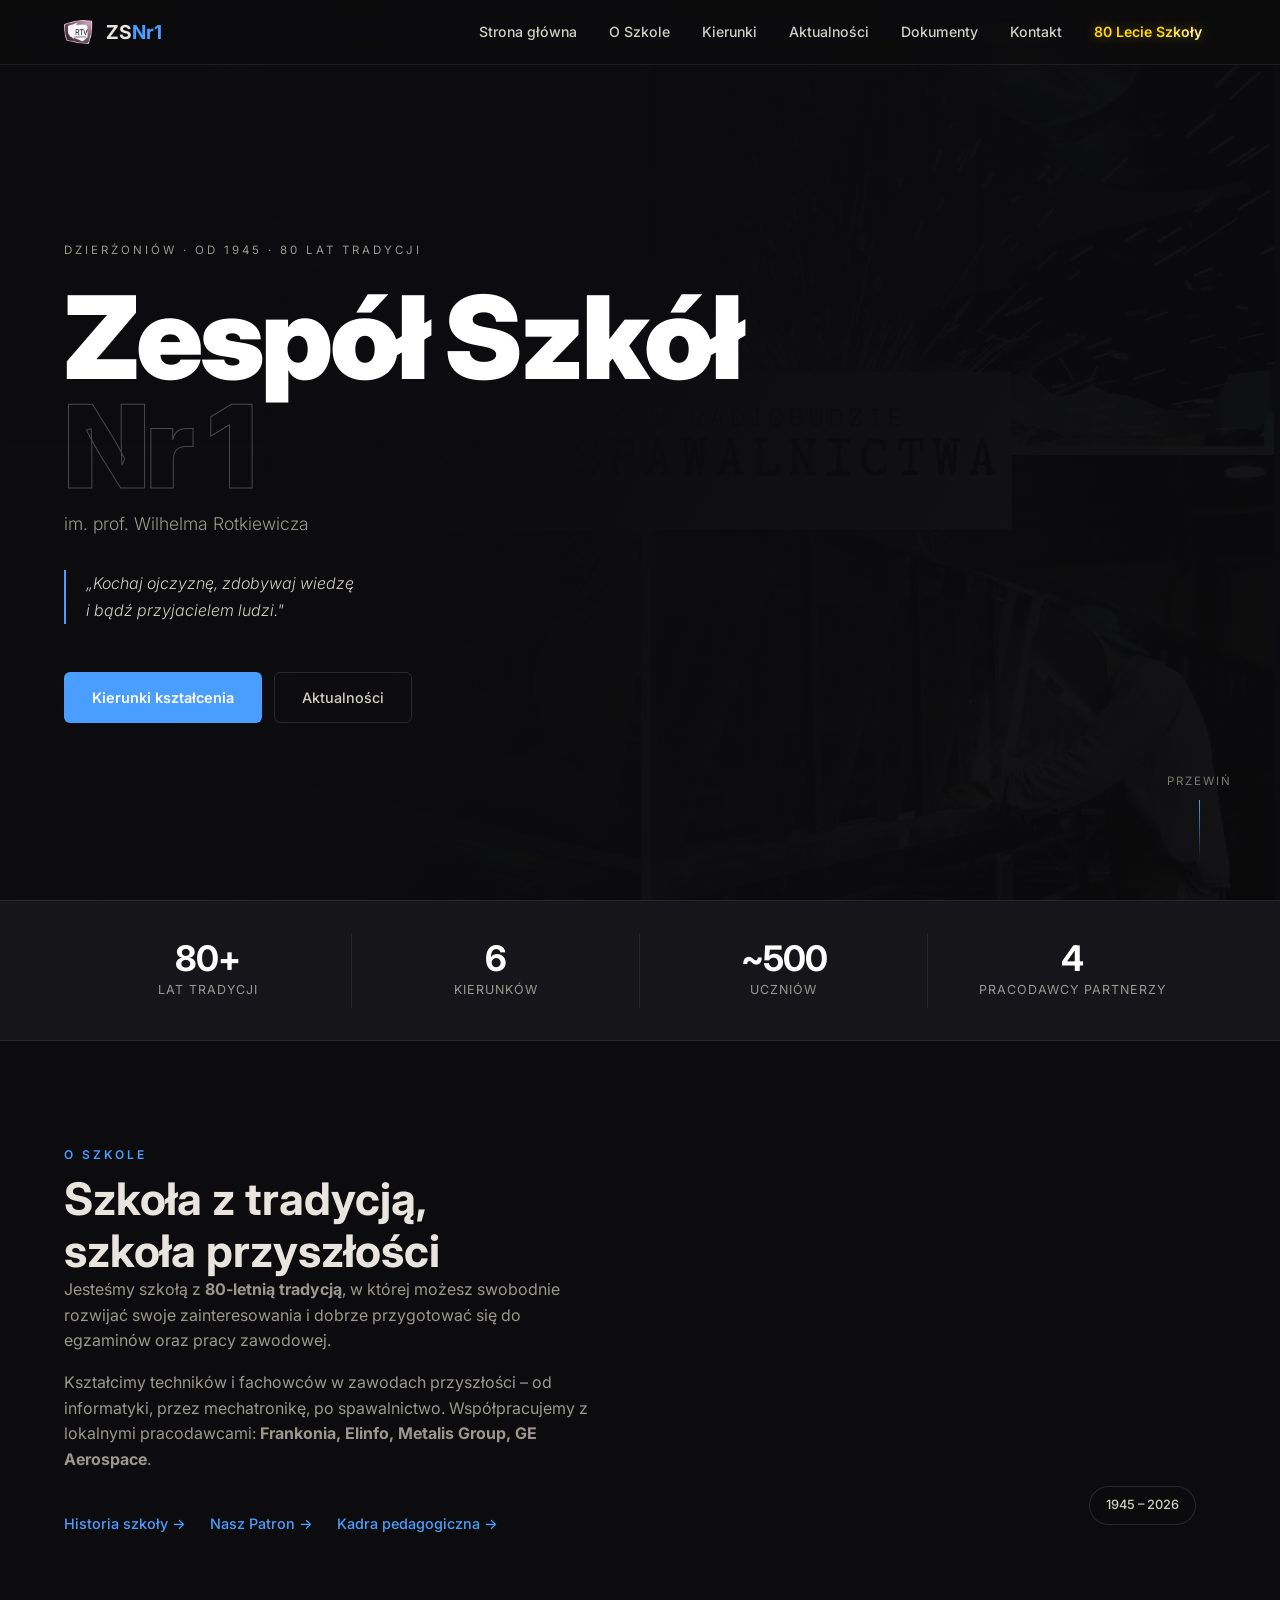
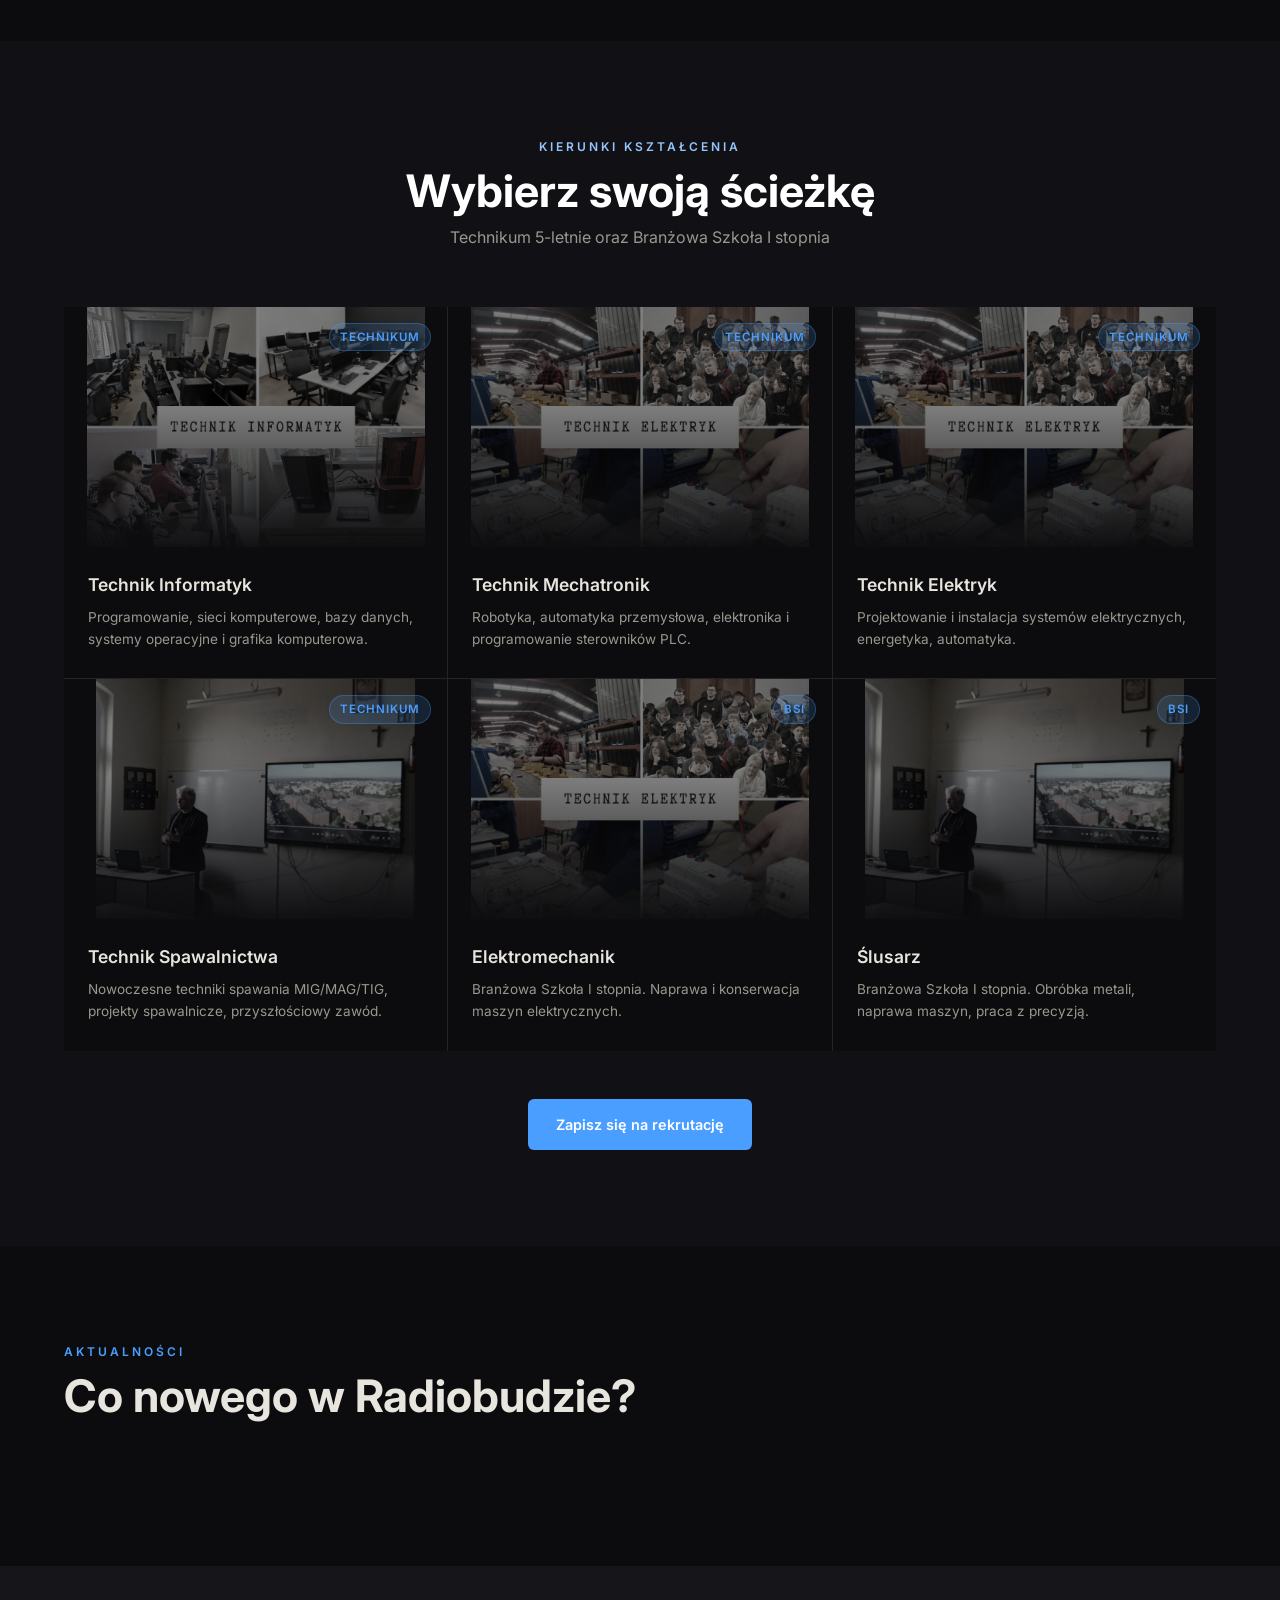
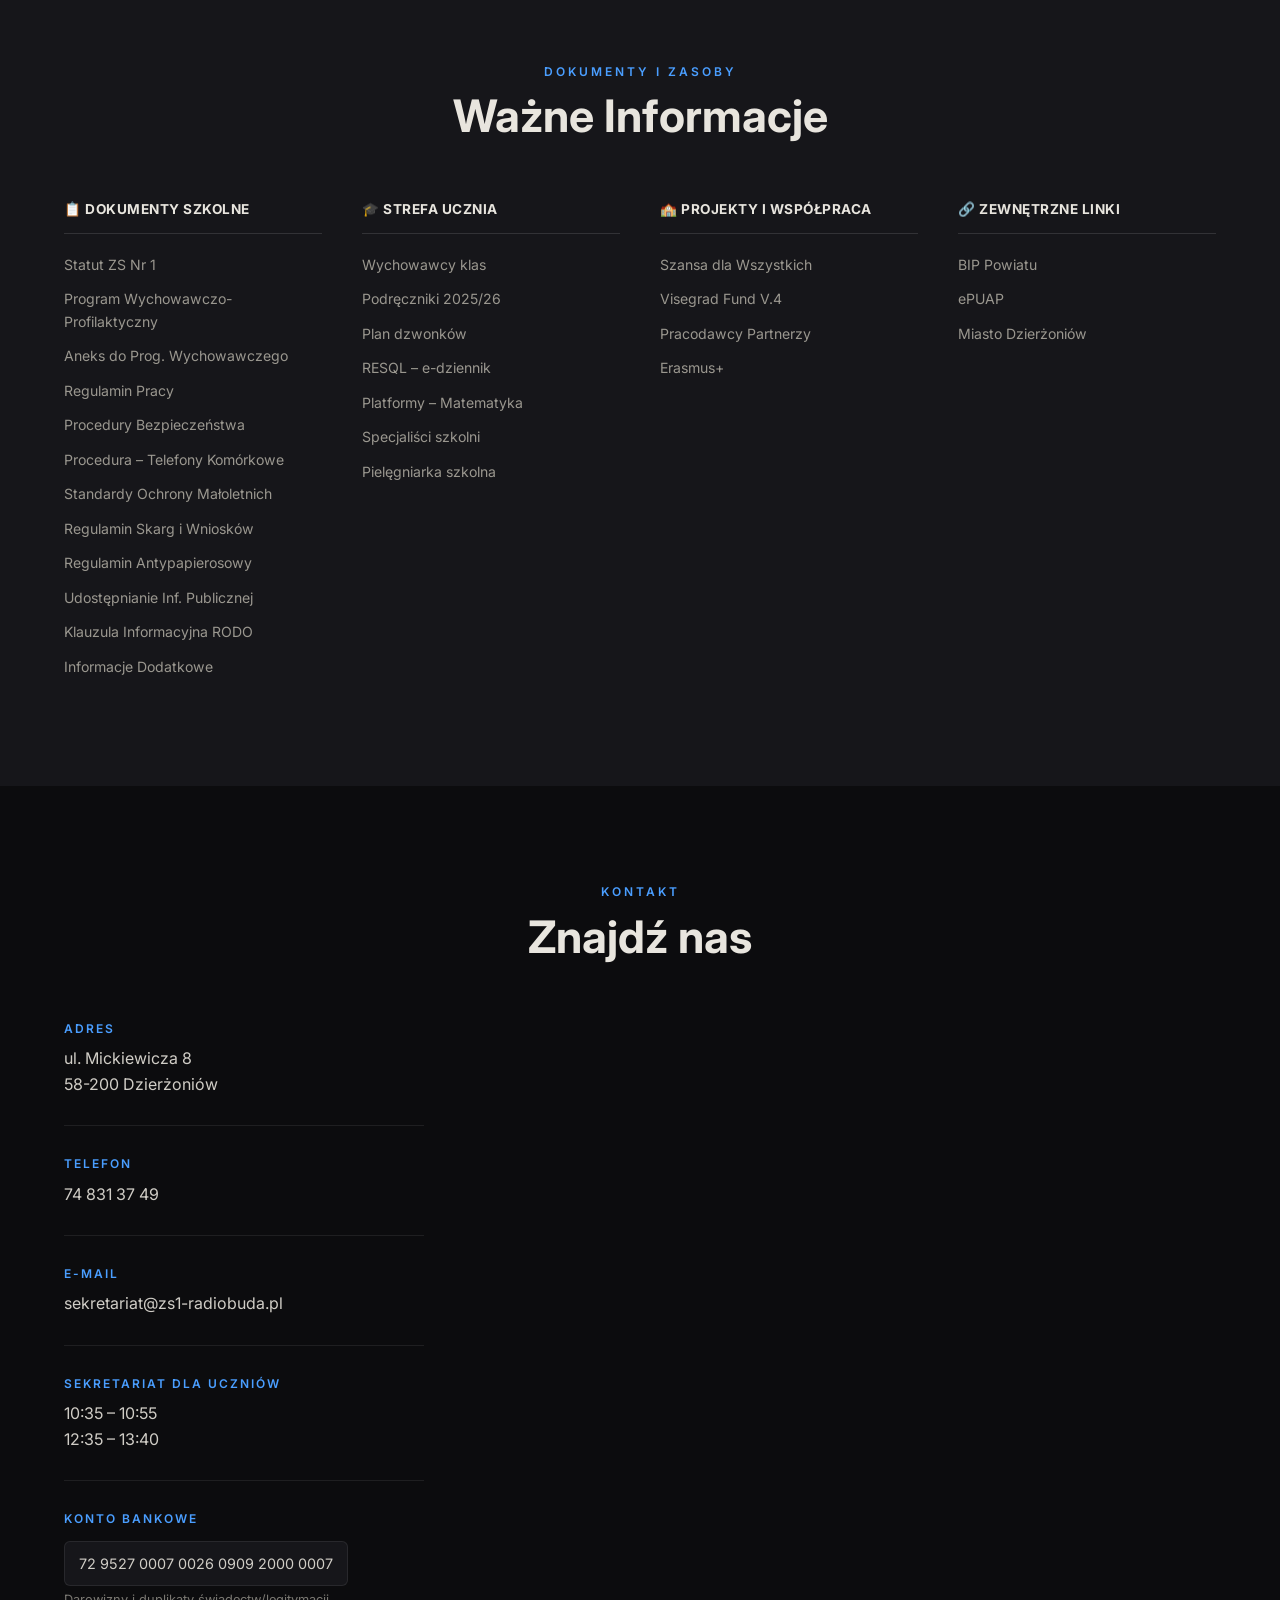
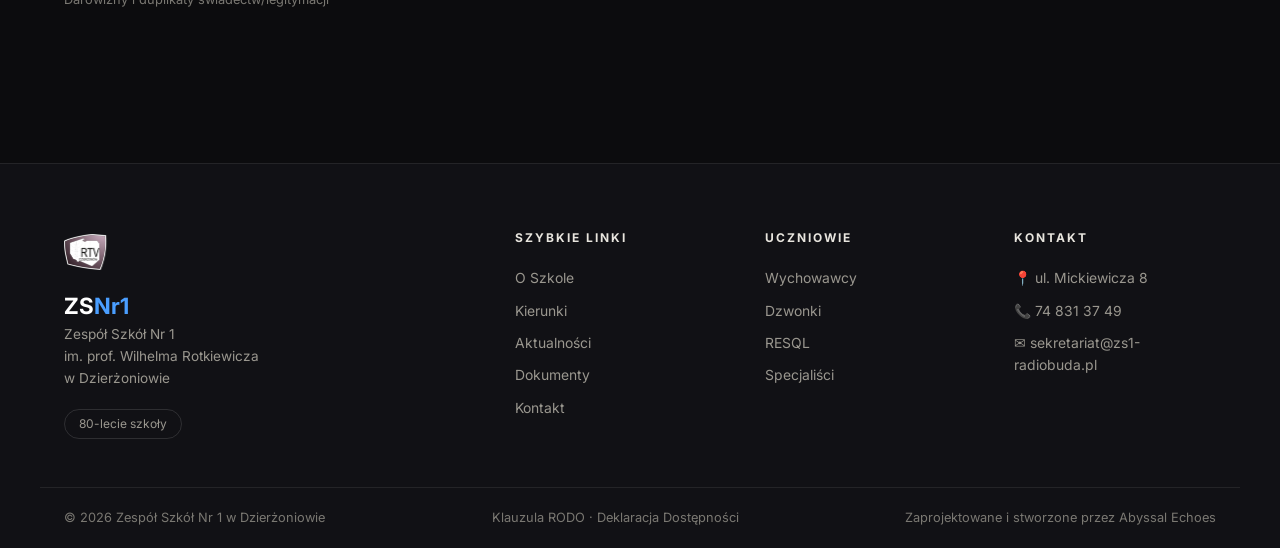
==== index.html @ 443ca1dc "new file:   admin.html 	new file:   api/admin_news.php 	new file:   api/check_session.php 	new file:" ====
<!DOCTYPE html>
<html lang="pl">
<head>
<meta charset="UTF-8">
<meta name="viewport" content="width=device-width, initial-scale=1.0">
<title>Radiobuda – Zespół Szkół Nr 1 w Dzierżoniowie</title>
<meta name="description" content="Oficjalna strona Zespołu Szkół Nr 1 im. prof. Wilhelma Rotkiewicza w Dzierżoniowie. Kształcenie zawodowe na najwyższym poziomie.">
<link rel="preconnect" href="https://fonts.googleapis.com">
<link href="https://fonts.googleapis.com/css2?family=Inter:ital,wght@0,300;0,400;0,500;0,600;0,700;0,900;1,300&display=swap" rel="stylesheet">
<link rel="stylesheet" href="styles.css">
<link rel="shortcut icon" href="assets/logo.jpg">
</head>
<body>

<!-- NAV -->
<nav class="nav" id="nav">
  <div class="nav-wrap">
    <a href="#" class="nav-logo">
      <img src="assets/logo.jpg" alt="Logo ZS Nr 1" class="nav-logo-img">
      <span>ZS<em>Nr1</em></span>
    </a>
    <button class="burger" id="burger" aria-label="Menu">
      <span></span><span></span><span></span>
    </button>
    <ul class="nav-links" id="nav-links">
      <li><a href="#" class="nav-link">Strona główna</a></li>
      <li><a href="#o-szkole" class="nav-link">O Szkole</a></li>
      <li><a href="#kierunki" class="nav-link">Kierunki</a></li>
      <li><a href="#aktualnosci" class="nav-link">Aktualności</a></li>
      <li><a href="#dokumenty" class="nav-link">Dokumenty</a></li>
      <li><a href="#kontakt" class="nav-link">Kontakt</a></li>
      <li><a href="80lecie.html" class="nav-link nav-link-gold">80 Lecie Szkoły</a></li>
    </ul>
  </div>
</nav>

<!-- HERO -->
<header class="hero" id="home">
  <div class="hero-img-wrap">
    <img src="assets/hero_school.jpg" alt="Szkoła" class="hero-photo">
    <div class="hero-clay-overlay"></div>
  </div>
  <div class="hero-content">
    <p class="hero-eyebrow">Dzierżoniów · od 1945 · 80 lat tradycji</p>
    <h1 class="hero-title">Zespół Szkół<br><span>Nr&nbsp;1</span></h1>
    <p class="hero-sub">im. prof. Wilhelma Rotkiewicza</p>
    <blockquote class="hero-motto">
      „Kochaj ojczyznę, zdobywaj wiedzę<br>i bądź przyjacielem ludzi."
    </blockquote>
    <div class="hero-actions">
      <a href="#kierunki" class="btn-primary">Kierunki kształcenia</a>
      <a href="#aktualnosci" class="btn-ghost">Aktualności</a>
    </div>
  </div>
  <div class="hero-scroll-hint">
    <span>Przewiń</span>
    <div class="hero-scroll-line"></div>
  </div>
</header>

<!-- STATS -->
<section class="stats-strip">
  <div class="wrap">
    <div class="stats-grid">
      <div class="stat-item">
        <strong>80+</strong>
        <span>lat tradycji</span>
      </div>
      <div class="stat-item">
        <strong>6</strong>
        <span>kierunków</span>
      </div>
      <div class="stat-item">
        <strong>~500</strong>
        <span>uczniów</span>
      </div>
      <div class="stat-item">
        <strong>4</strong>
        <span>pracodawcy partnerzy</span>
      </div>
    </div>
  </div>
</section>

<!-- O SZKOLE -->
<section class="section" id="o-szkole">
  <div class="wrap">
    <div class="section-split">
      <div class="split-text">
        <p class="section-eyebrow">O Szkole</p>
        <h2>Szkoła z tradycją,<br>szkoła przyszłości</h2>
        <p class="body-text">Jesteśmy szkołą z <strong>80-letnią tradycją</strong>, w której możesz swobodnie rozwijać swoje zainteresowania i dobrze przygotować się do egzaminów oraz pracy zawodowej.</p>
        <p class="body-text">Kształcimy techników i fachowców w zawodach przyszłości – od informatyki, przez mechatronikę, po spawalnictwo. Współpracujemy z lokalnymi pracodawcami: <strong>Frankonia, Elinfo, Metalis Group, GE Aerospace</strong>.</p>
        <div class="about-links">
          <a href="historia.html" class="link-arrow">Historia szkoły →</a>
          <a href="patron.html" class="link-arrow">Nasz Patron →</a>
          <a href="kadra.html" class="link-arrow">Kadra pedagogiczna →</a>
        </div>
      </div>
      <div class="split-visual">
        <div class="clay-card-school">
          <iframe src="https://www.youtube.com/embed/3NzJqb3Ry3Y?autoplay=1&mute=1&loop=1&playlist=3NzJqb3Ry3Y&controls=0&rel=0&start=122" title="Szkoła Wideo" frameborder="0" allow="accelerometer; autoplay; clipboard-write; encrypted-media; gyroscope; picture-in-picture" allowfullscreen style="width: 100%; height: 400px; filter: grayscale(0) brightness(1.05); pointer-events: none;"></iframe>
          <div class="clay-year-badge">1945 – 2026</div>
        </div>
      </div>
    </div>
  </div>
</section>

<!-- KIERUNKI -->
<section class="section section-dark" id="kierunki">
  <div class="wrap">
    <div class="section-head">
      <p class="section-eyebrow light">Kierunki Kształcenia</p>
      <h2 class="light">Wybierz swoją ścieżkę</h2>
      <p class="section-desc light">Technikum 5-letnie oraz Branżowa Szkoła I stopnia</p>
    </div>
    <div class="courses-grid">
      <div class="course-card">
        <div class="course-img">
          <img src="assets/course_it.jpg" alt="Technik Informatyk">
          <div class="course-clay-overlay"></div>
          <span class="course-badge">Technikum</span>
        </div>
        <div class="course-body">
          <h3>Technik Informatyk</h3>
          <p>Programowanie, sieci komputerowe, bazy danych, systemy operacyjne i grafika komputerowa.</p>
        </div>
      </div>
      <div class="course-card">
        <div class="course-img">
          <img src="assets/course_elektryk.jpg" alt="Technik Mechatronik">
          <div class="course-clay-overlay"></div>
          <span class="course-badge">Technikum</span>
        </div>
        <div class="course-body">
          <h3>Technik Mechatronik</h3>
          <p>Robotyka, automatyka przemysłowa, elektronika i programowanie sterowników PLC.</p>
        </div>
      </div>
      <div class="course-card">
        <div class="course-img">
          <img src="assets/course_elektryk.jpg" alt="Technik Elektryk">
          <div class="course-clay-overlay"></div>
          <span class="course-badge">Technikum</span>
        </div>
        <div class="course-body">
          <h3>Technik Elektryk</h3>
          <p>Projektowanie i instalacja systemów elektrycznych, energetyka, automatyka.</p>
        </div>
      </div>
      <div class="course-card">
        <div class="course-img">
          <img src="assets/course_spawalnictwo.jpg" alt="Technik Spawalnictwa">
          <div class="course-clay-overlay"></div>
          <span class="course-badge">Technikum</span>
        </div>
        <div class="course-body">
          <h3>Technik Spawalnictwa</h3>
          <p>Nowoczesne techniki spawania MIG/MAG/TIG, projekty spawalnicze, przyszłościowy zawód.</p>
        </div>
      </div>
      <div class="course-card">
        <div class="course-img">
          <img src="assets/course_elektryk.jpg" alt="Elektromechanik">
          <div class="course-clay-overlay"></div>
          <span class="course-badge">BSI</span>
        </div>
        <div class="course-body">
          <h3>Elektromechanik</h3>
          <p>Branżowa Szkoła I stopnia. Naprawa i konserwacja maszyn elektrycznych.</p>
        </div>
      </div>
      <div class="course-card">
        <div class="course-img">
          <img src="assets/course_spawalnictwo.jpg" alt="Ślusarz">
          <div class="course-clay-overlay"></div>
          <span class="course-badge">BSI</span>
        </div>
        <div class="course-body">
          <h3>Ślusarz</h3>
          <p>Branżowa Szkoła I stopnia. Obróbka metali, naprawa maszyn, praca z precyzją.</p>
        </div>
      </div>
    </div>
    <div class="courses-cta">
      <a href="rekrutacja.html" class="btn-primary">Zapisz się na rekrutację</a>
    </div>
  </div>
</section>

<!-- AKTUALNOŚCI -->
<section class="section" id="aktualnosci">
  <div class="wrap">
    <div class="section-head-row">
      <div>
        <p class="section-eyebrow">Aktualności</p>
        <h2>Co nowego w Radiobudzie?</h2>
      </div>
      <div class="news-filters" id="news-filters">
        <!-- Filled by JS -->
      </div>
    </div>
    <div class="news-grid" id="news-grid">
      <!-- Filled by JS -->
    </div>
    <div id="news-empty" class="news-empty hidden">Brak aktualności w tej kategorii.</div>
  </div>
</section>

<!-- DOKUMENTY -->
<section class="section section-clay" id="dokumenty">
  <div class="wrap">
    <div class="section-head">
      <p class="section-eyebrow">Dokumenty i Zasoby</p>
      <h2>Ważne Informacje</h2>
    </div>
    <div class="docs-grid">
      <div class="docs-col">
        <h4>📋 Dokumenty Szkolne</h4>
        <ul>
          <li><a href="docs/Statut-ZS-Nr-1.pdf" target="_blank" rel="noopener">Statut ZS Nr 1</a></li>
          <li><a href="docs/Program-wychowawczo-profilaktyczny-2025-2026.pdf" target="_blank" rel="noopener">Program Wychowawczo-Profilaktyczny</a></li>
          <li><a href="docs/ANEKS-DO-PROGRAMU-PROFILAKTYCZNO-WYCHOWAWCZEGO-2025-2026.pdf" target="_blank" rel="noopener">Aneks do Prog. Wychowawczego</a></li>
          <li><a href="docs/regulamin pracy.pdf" target="_blank" rel="noopener">Regulamin Pracy</a></li>
          <li><a href="docs/procedury_bezpieczeństwa_Radiobuda.pdf" target="_blank" rel="noopener">Procedury Bezpieczeństwa</a></li>
          <li><a href="docs/procdeura-telefony-komórkowe-1.pdf" target="_blank" rel="noopener">Procedura – Telefony Komórkowe</a></li>
          <li><a href="docs/Standardy-ochrony-małoletnich-wersja-zupełna.pdf" target="_blank" rel="noopener">Standardy Ochrony Małoletnich</a></li>
          <li><a href="docs/regulamin-skarg-i-wniosków-2.pdf" target="_blank" rel="noopener">Regulamin Skarg i Wniosków</a></li>
          <li><a href="docs/regulamin-antypapierosy-pdf.io_.pdf" target="_blank" rel="noopener">Regulamin Antypapierosowy</a></li>
          <li><a href="docs/regulamin-udostęp-inf-publ-skonwertowany-1.pdf" target="_blank" rel="noopener">Udostępnianie Inf. Publicznej</a></li>
          <li><a href="docs/zs_nr_1_klauzula_informacyjna..pdf" target="_blank" rel="noopener">Klauzula Informacyjna RODO</a></li>
          <li><a href="docs/na-stronę-skonwertowany.pdf" target="_blank" rel="noopener">Informacje Dodatkowe</a></li>
        </ul>
      </div>
      <div class="docs-col">
        <h4>🎓 Strefa Ucznia</h4>
        <ul>
          <li><a href="uczniowie/wychowawcy.html">Wychowawcy klas</a></li>
          <li><a href="docs/Podręczniki-2025-2026-2.pdf" target="_blank" rel="noopener">Podręczniki 2025/26</a></li>
          <li><a href="uczniowie/dzwonki.html">Plan dzwonków</a></li>
          <li><a href="uczniowie/resql.html">RESQL – e-dziennik</a></li>
          <li><a href="uczniowie/matematyka.html">Platformy – Matematyka</a></li>
          <li><a href="uczniowie/specjalisci.html">Specjaliści szkolni</a></li>
          <li><a href="uczniowie/pielegniarki.html">Pielęgniarka szkolna</a></li>
        </ul>
      </div>
      <div class="docs-col">
        <h4>🏫 Projekty i Współpraca</h4>
        <ul>
          <li><a href="docs/szansa-dla-wszystkich.pdf" target="_blank" rel="noopener">Szansa dla Wszystkich</a></li>
          <li><a href="docs/visegrad.pdf" target="_blank" rel="noopener">Visegrad Fund V.4</a></li>
          <li><a href="wspolpraca/pracodawcy.html">Pracodawcy Partnerzy</a></li>
          <li><a href="wspolpraca/erasmus.html">Erasmus+</a></li>
        </ul>
      </div>
      <div class="docs-col">
        <h4>🔗 Zewnętrzne Linki</h4>
        <ul>
          <li><a href="https://bip.pow.dzierzoniow.pl/artykul/165/136/informacje-podstawowe" target="_blank" rel="noopener">BIP Powiatu</a></li>
          <li><a href="https://epuap.gov.pl/wps/portal/strefa-klienta/katalog-spraw/profil-urzedu/radiobuda" target="_blank" rel="noopener">ePUAP</a></li>
          <li><a href="https://dzierzoniow.pl" target="_blank" rel="noopener">Miasto Dzierżoniów</a></li>
        </ul>
      </div>
    </div>
  </div>
</section>

<!-- KONTAKT -->
<section class="section" id="kontakt">
  <div class="wrap">
    <div class="section-head">
      <p class="section-eyebrow">Kontakt</p>
      <h2>Znajdź nas</h2>
    </div>
    <div class="contact-grid">
      <div class="contact-info">
        <div class="contact-block">
          <h4>Adres</h4>
          <p>ul. Mickiewicza 8<br>58-200 Dzierżoniów</p>
        </div>
        <div class="contact-block">
          <h4>Telefon</h4>
          <p><a href="tel:+48748313749">74 831 37 49</a></p>
        </div>
        <div class="contact-block">
          <h4>E-mail</h4>
          <p><a href="mailto:sekretariat@zs1-radiobuda.pl">sekretariat@zs1-radiobuda.pl</a></p>
        </div>
        <div class="contact-block">
          <h4>Sekretariat dla uczniów</h4>
          <p>10:35 – 10:55<br>12:35 – 13:40</p>
        </div>
        <div class="contact-block">
          <h4>Konto bankowe</h4>
          <p class="account">72 9527 0007 0026 0909 2000 0007</p>
          <br>
          <small>Darowizny i duplikaty świadectw/legitymacji</small>
        </div>
      </div>
      <div class="contact-map">
        <iframe
          src="https://www.google.com/maps/embed?pb=!1m14!1m12!1m3!1d269.44300661593076!2d16.64517696510597!3d50.729424534312265!2m3!1f0!2f0!3f0!3m2!1i1024!2i768!4f13.1!5e1!3m2!1spl!2spl!4v1777152801628!5m2!1spl!2spl"
          width="100%" height="360" style="border:0;border-radius:8px" allowfullscreen loading="lazy"
          referrerpolicy="no-referrer-when-downgrade" title="Mapa dojazdu">
        </iframe>
      </div>
    </div>
  </div>
</section>

<!-- FOOTER -->
<footer class="footer">
  <div class="wrap footer-inner">
    <div class="footer-brand">
      <img src="assets/logo.jpg" alt="Logo" class="footer-logo-img">
      <div>
        <div class="footer-logo-text">ZS<em>Nr1</em></div>
        <p>Zespół Szkół Nr 1<br>im. prof. Wilhelma Rotkiewicza<br>w Dzierżoniowie</p>
      </div>
      <div class="footer-anniversary">80-lecie szkoły</div>
    </div>
    <div class="footer-col">
      <h5>Szybkie linki</h5>
      <ul>
        <li><a href="#o-szkole">O Szkole</a></li>
        <li><a href="#kierunki">Kierunki</a></li>
        <li><a href="#aktualnosci">Aktualności</a></li>
        <li><a href="#dokumenty">Dokumenty</a></li>
        <li><a href="#kontakt">Kontakt</a></li>
      </ul>
    </div>
    <div class="footer-col">
      <h5>Uczniowie</h5>
      <ul>
        <li><a href="uczniowie/wychowawcy.html">Wychowawcy</a></li>
        <li><a href="uczniowie/dzwonki.html">Dzwonki</a></li>
        <li><a href="uczniowie/resql.html">RESQL</a></li>
        <li><a href="uczniowie/specjalisci.html">Specjaliści</a></li>
      </ul>
    </div>
    <div class="footer-col">
      <h5>Kontakt</h5>
      <ul>
        <li>📍 ul. Mickiewicza 8</li>
        <li>📞 <a href="tel:+48748313749">74 831 37 49</a></li>
        <li>✉ <a href="mailto:sekretariat@zs1-radiobuda.pl">sekretariat@zs1-radiobuda.pl</a></li>
      </ul>
    </div>
  </div>
  <div class="footer-bottom">
    <p>&copy; 2026 Zespół Szkół Nr 1 w Dzierżoniowie</p>
    <p><a href="docs/rodo.pdf">Klauzula RODO</a> · <a href="dostepnosc.html">Deklaracja Dostępności</a></p>
    <p>Zaprojektowane i stworzone przez <a href="https://abyssalechoes.com/" target="_blank" rel="noopener">Abyssal Echoes</a></p>
  </div>
</footer>

<script src="script.js"></script>
</body>
</html>
---- styles.css ----
/* ===== RESET & BASE ===== */
*{margin:0;padding:0;box-sizing:border-box}
html{scroll-behavior:smooth;font-size:16px}
body{font-family:'Inter',sans-serif;background:#0c0c0e;color:#e8e6e0;line-height:1.6;-webkit-font-smoothing:antialiased}
img{max-width:100%;display:block}
a{color:inherit;text-decoration:none;transition:color .2s,opacity .2s}
ul{list-style:none}

/* ===== VARIABLES ===== */
:root{
  --bg:#0c0c0e;
  --bg2:#111115;
  --bg3:#16161a;
  --clay:#e8e5de;
  --clay-mid:#d0cdc6;
  --clay-dim:#9a978f;
  --accent:#4a9eff;
  --accent-d:#2563eb;
  --border:rgba(255,255,255,.08);
  --border-light:rgba(255,255,255,.12);
  --white:#ffffff;
  --text-muted:#7a7872;
}

/* ===== UTILS ===== */
.wrap{max-width:1200px;margin:0 auto;padding:0 24px}
.hidden{display:none!important}
.section{padding:96px 0}
.section-dark{background:var(--bg2)}
.section-clay{background:var(--bg3)}

.section-head{text-align:center;margin-bottom:56px}
.section-head-row{display:flex;align-items:flex-start;justify-content:space-between;flex-wrap:wrap;gap:20px;margin-bottom:48px}

.section-eyebrow{font-size:.75rem;font-weight:600;letter-spacing:3px;text-transform:uppercase;color:var(--accent);margin-bottom:10px}
.section-eyebrow.light{color:#93c5fd}
.section-desc{color:var(--clay-dim);margin-top:8px}

h2{font-size:clamp(2rem,3.5vw,2.8rem);font-weight:700;color:var(--clay);line-height:1.15}
h2.light{color:#fff}
.body-text{color:var(--clay-dim);margin-bottom:16px;font-size:1rem}
.link-arrow{display:inline-block;color:var(--accent);font-size:.9rem;font-weight:500;margin-right:20px;margin-top:12px}
.link-arrow:hover{color:#fff}

/* ===== BUTTONS ===== */
.btn-primary{
  display:inline-block;background:var(--accent);color:#fff;
  padding:14px 28px;border-radius:6px;font-weight:600;font-size:.9rem;
  transition:background .2s,transform .15s;border:none;cursor:pointer
}
.btn-primary:hover{background:var(--accent-d);transform:translateY(-1px);color:#fff}
.btn-ghost{
  display:inline-block;border:1px solid var(--border-light);color:var(--clay-mid);
  padding:13px 27px;border-radius:6px;font-weight:500;font-size:.9rem;
  transition:all .2s;cursor:pointer
}
.btn-ghost:hover{border-color:rgba(255,255,255,.3);color:#fff}

/* ===== NAV ===== */
.nav{
  position:fixed;top:0;left:0;right:0;z-index:900;
  background:rgba(12,12,14,.85);backdrop-filter:blur(12px);
  border-bottom:1px solid var(--border);
  transition:box-shadow .3s
}
.nav.scrolled{box-shadow:0 4px 24px rgba(0,0,0,.4)}
.nav-wrap{max-width:1200px;margin:0 auto;padding:0 24px;height:64px;display:flex;align-items:center;justify-content:space-between}
.nav-logo{display:flex;align-items:center;gap:10px;font-size:1.2rem;font-weight:700;color:var(--clay)}
.nav-logo-img{width:32px;height:32px;border-radius:4px;object-fit:contain}
.nav-logo em{color:var(--accent);font-style:normal}
.nav-links{display:flex;align-items:center;gap:4px}
.nav-link{display:block;padding:8px 14px;border-radius:6px;font-size:.88rem;font-weight:500;color:var(--clay-mid);transition:color .2s,background .2s}
.nav-link:hover,.nav-link.active{color:#fff;background:rgba(255,255,255,.07)}
.nav-link-gold{font-weight:600;background:linear-gradient(110deg,#ffd700 30%,#fff 50%,#ffd700 70%);background-size:200% auto;-webkit-background-clip:text;-webkit-text-fill-color:transparent;animation:shine-text 3s linear infinite;text-shadow:0 0 12px rgba(255,215,0,.4);position:relative;z-index:1}
.nav-link-gold:hover{background:linear-gradient(110deg,#ffd700 30%,#fff 50%,#ffd700 70%)!important;background-size:200% auto!important;-webkit-background-clip:text!important;-webkit-text-fill-color:transparent!important;color:transparent!important}
.nav-link-gold::before{content:'';position:absolute;inset:0;background:rgba(255,215,0,.1);border-radius:6px;opacity:0;transition:opacity .2s;z-index:-1}
.nav-link-gold:hover::before{opacity:1}
@keyframes shine-text{to{background-position:-200% center}}
.nav-admin{padding:8px 16px;border:1px solid var(--border-light);border-radius:6px;font-size:.82rem;font-weight:500;color:var(--clay-dim);transition:all .2s}
.nav-admin:hover{border-color:var(--accent);color:var(--accent)}
.burger{display:none;flex-direction:column;gap:5px;background:none;border:none;cursor:pointer;padding:8px}
.burger span{display:block;width:22px;height:1.5px;background:var(--clay-mid);transition:.3s}

/* ===== HERO ===== */
.hero{
  min-height:100vh;display:flex;align-items:center;
  position:relative;overflow:hidden;padding-top:64px
}
.hero-img-wrap{position:absolute;inset:0;z-index:0}
.hero-photo{width:100%;height:100%;object-fit:contain;object-position:center;filter:brightness(.18) saturate(.3)}
.hero-clay-overlay{
  position:absolute;inset:0;
  background:linear-gradient(120deg,rgba(12,12,14,.98) 45%,rgba(12,12,14,.7) 100%)
}
.hero-content{position:relative;z-index:2;padding:80px 24px 80px;max-width:1200px;margin:0 auto;width:100%}
.hero-eyebrow{font-size:.72rem;letter-spacing:3px;text-transform:uppercase;color:var(--clay-dim);margin-bottom:24px}
.hero-title{
  font-size:clamp(4rem,9vw,8rem);
  font-weight:900;line-height:.95;
  color:#fff;letter-spacing:-3px;margin-bottom:8px
}
.hero-title span{color:transparent;-webkit-text-stroke:1px rgba(255,255,255,.25)}
.hero-sub{font-size:1.1rem;color:var(--clay-dim);font-weight:300;margin-bottom:32px}
.hero-motto{
  border-left:2px solid var(--accent);padding-left:20px;
  color:var(--clay-mid);font-style:italic;font-size:1rem;font-weight:300;
  margin-bottom:48px;max-width:460px;line-height:1.7
}
.hero-actions{display:flex;gap:12px;flex-wrap:wrap}
.hero-scroll-hint{
  position:absolute;bottom:40px;right:48px;z-index:2;
  display:flex;flex-direction:column;align-items:center;gap:10px;
  color:var(--text-muted);font-size:.72rem;letter-spacing:2px;text-transform:uppercase
}
.hero-scroll-line{width:1px;height:60px;background:linear-gradient(to bottom,var(--accent),transparent);animation:scrollline 2s infinite}
@keyframes scrollline{0%{transform:scaleY(0);transform-origin:top}50%{transform:scaleY(1);transform-origin:top}100%{transform:scaleY(1);opacity:0}}

/* ===== STATS ===== */
.stats-strip{background:var(--bg3);border-top:1px solid var(--border);border-bottom:1px solid var(--border);padding:32px 0}
.stats-grid{display:grid;grid-template-columns:repeat(4,1fr);text-align:center;gap:0}
.stat-item{padding:8px;border-right:1px solid var(--border)}
.stat-item:last-child{border-right:none}
.stat-item strong{display:block;font-size:2.2rem;font-weight:700;color:#fff;letter-spacing:-1px;line-height:1}
.stat-item span{font-size:.78rem;color:var(--clay-dim);text-transform:uppercase;letter-spacing:1px;margin-top:4px;display:block}

/* ===== O SZKOLE ===== */
.section-split{display:grid;grid-template-columns:1fr 1fr;gap:80px;align-items:center}
.about-links{margin-top:28px}
.clay-card-school{position:relative;border-radius:12px;overflow:hidden}
.clay-card-school img{width:100%;height:400px;object-fit:contain;filter:grayscale(.6) brightness(.9)}
.clay-year-badge{
  position:absolute;bottom:20px;right:20px;
  background:rgba(12,12,14,.85);backdrop-filter:blur(8px);
  border:1px solid var(--border-light);color:var(--clay-mid);
  padding:8px 16px;border-radius:20px;font-size:.8rem;font-weight:500
}

/* ===== KIERUNKI ===== */
.courses-grid{display:grid;grid-template-columns:repeat(3,1fr);gap:1px;background:var(--border)}
.course-card{background:var(--bg);overflow:hidden;transition:background .3s}
.course-card:hover{background:var(--bg3)}
.course-img{position:relative;aspect-ratio:16/10;overflow:hidden}
.course-img img{width:100%;height:100%;object-fit:contain;filter:grayscale(.7) brightness(.5);transition:filter .4s}
.course-card:hover .course-img img{filter:grayscale(.4) brightness(.6)}
.course-clay-overlay{position:absolute;inset:0;background:linear-gradient(to top,rgba(12,12,14,.95) 0%,transparent 60%)}
.course-badge{position:absolute;top:16px;right:16px;background:rgba(74,158,255,.15);border:1px solid rgba(74,158,255,.3);color:var(--accent);font-size:.72rem;font-weight:600;letter-spacing:1px;text-transform:uppercase;padding:4px 10px;border-radius:20px}
.course-body{padding:24px 24px 28px}
.course-body h3{font-size:1.1rem;font-weight:600;color:var(--clay);margin-bottom:8px}
.course-body p{font-size:.85rem;color:var(--clay-dim);line-height:1.6}
.courses-cta{text-align:center;margin-top:48px}

/* ===== NEWS ===== */
.news-filters{display:flex;gap:8px;flex-wrap:wrap}
.news-filter-btn{
  padding:8px 18px;border-radius:20px;font-size:.82rem;font-weight:500;
  border:1px solid var(--border);color:var(--clay-dim);background:none;
  cursor:pointer;transition:all .2s
}
.news-filter-btn:hover,.news-filter-btn.active{background:var(--accent);border-color:var(--accent);color:#fff}
.news-grid{display:grid;grid-template-columns:repeat(3,1fr);gap:24px}
.news-card{background:var(--bg3);border:1px solid var(--border);border-radius:10px;overflow:hidden;transition:border-color .3s,transform .3s}
.news-card:hover{border-color:var(--border-light);transform:translateY(-3px)}
.news-card-img{aspect-ratio:16/10;overflow:hidden;background:var(--bg2)}
.news-card-img img{width:100%;height:100%;object-fit:contain;filter:grayscale(.3);transition:filter .4s,transform .4s}
.news-card:hover .news-card-img img{filter:grayscale(0);transform:scale(1.04)}
.news-card-body{padding:20px}
.news-card-meta{display:flex;align-items:center;justify-content:space-between;margin-bottom:10px}
.news-card-date{font-size:.75rem;color:var(--text-muted)}
.news-card-cat{font-size:.72rem;font-weight:600;letter-spacing:.5px;text-transform:uppercase;color:var(--accent)}
.news-card-title{font-size:1rem;font-weight:600;color:var(--clay);margin-bottom:8px;line-height:1.4}
.news-card-title a{color:inherit;transition:color .2s}
.news-card-title a:hover{color:#fff}
.news-card-excerpt{font-size:.83rem;color:var(--clay-dim);line-height:1.6}
.news-empty{text-align:center;padding:60px;color:var(--clay-dim)}

/* ===== DOKUMENTY ===== */
.docs-grid{display:grid;grid-template-columns:repeat(4,1fr);gap:40px}
.docs-col h4{font-size:.85rem;font-weight:700;text-transform:uppercase;letter-spacing:.5px;color:var(--clay);margin-bottom:20px;padding-bottom:12px;border-bottom:1px solid var(--border-light)}
.docs-col li{margin-bottom:12px}
.docs-col a{font-size:.88rem;color:var(--clay-dim);display:block;transition:color .2s,padding-left .2s}
.docs-col a:hover{color:var(--accent);padding-left:4px}

/* ===== KONTAKT ===== */
.contact-grid{display:grid;grid-template-columns:360px 1fr;gap:60px;align-items:start}
.contact-block{margin-bottom:28px;padding-bottom:28px;border-bottom:1px solid var(--border)}
.contact-block:last-child{border-bottom:none}
.contact-block h4{font-size:.75rem;font-weight:600;letter-spacing:2px;text-transform:uppercase;color:var(--accent);margin-bottom:8px}
.contact-block p{color:var(--clay-mid)}
.contact-block a{color:var(--clay-mid)}
.contact-block a:hover{color:#fff}
.account{font-family:'Inter',monospace;font-size:.9rem;background:var(--bg3);padding:10px 14px;border-radius:6px;border:1px solid var(--border);display:inline-block;margin-top:4px;color:var(--clay)}
.contact-block small{color:var(--text-muted);font-size:.8rem}

/* ===== FOOTER ===== */
.footer{background:var(--bg2);border-top:1px solid var(--border);padding:64px 0 0}
.footer-inner{display:grid;grid-template-columns:2fr 1fr 1fr 1fr;gap:48px;padding-bottom:48px}
.footer-brand{display:flex;flex-direction:column;gap:12px}
.footer-logo-img{width:48px;height:48px;border-radius:6px;object-fit:contain;filter:grayscale(.4)}
.footer-logo-text{font-size:1.4rem;font-weight:700;color:#fff}
.footer-logo-text em{color:var(--accent);font-style:normal}
.footer-brand p{font-size:.85rem;color:var(--clay-dim)}
.footer-anniversary{display:inline-block;padding:4px 14px;border:1px solid var(--border-light);border-radius:20px;font-size:.75rem;color:var(--clay-dim);margin-top:8px;align-self:flex-start}
.footer-col h5{font-size:.75rem;font-weight:700;text-transform:uppercase;letter-spacing:2px;color:var(--clay);margin-bottom:20px}
.footer-col li{margin-bottom:10px;font-size:.87rem;color:var(--clay-dim)}
.footer-col a{color:var(--clay-dim);transition:color .2s}
.footer-col a:hover{color:#fff}
.footer-bottom{border-top:1px solid var(--border);padding:20px 24px;max-width:1200px;margin:0 auto;display:flex;justify-content:space-between;align-items:center;flex-wrap:wrap;gap:10px}
.footer-bottom p{font-size:.8rem;color:var(--text-muted)}
.footer-bottom a{color:var(--text-muted);transition:color .2s}
.footer-bottom a:hover{color:var(--clay-mid)}

/* ===== MOBILE ===== */
@media(max-width:900px){
  .nav-links{display:none;position:fixed;top:64px;left:0;right:0;bottom:0;background:var(--bg);flex-direction:column;align-items:stretch;padding:24px;gap:4px;overflow-y:auto}
  .nav-links.open{display:flex}
  .nav-link{padding:14px;border-radius:8px}
  .burger{display:flex}
  .stats-grid{grid-template-columns:repeat(2,1fr)}
  .stat-item:nth-child(2){border-right:none}
  .stat-item:nth-child(3){border-right:1px solid var(--border)}
  .section-split{grid-template-columns:1fr;gap:40px}
  .courses-grid{grid-template-columns:1fr}
  .news-grid{grid-template-columns:1fr}
  .section-head-row{flex-direction:column}
  .docs-grid{grid-template-columns:1fr 1fr;gap:32px}
  .contact-grid{grid-template-columns:1fr}
  .footer-inner{grid-template-columns:1fr 1fr;gap:32px}
  .hero-title{letter-spacing:-2px}
  .hero-scroll-hint{display:none}
}
@media(max-width:600px){
  .docs-grid,.footer-inner{grid-template-columns:1fr}
  .stat-item:nth-child(2){border-right:1px solid var(--border)}
  .stat-item:nth-child(3){border-right:none}
}
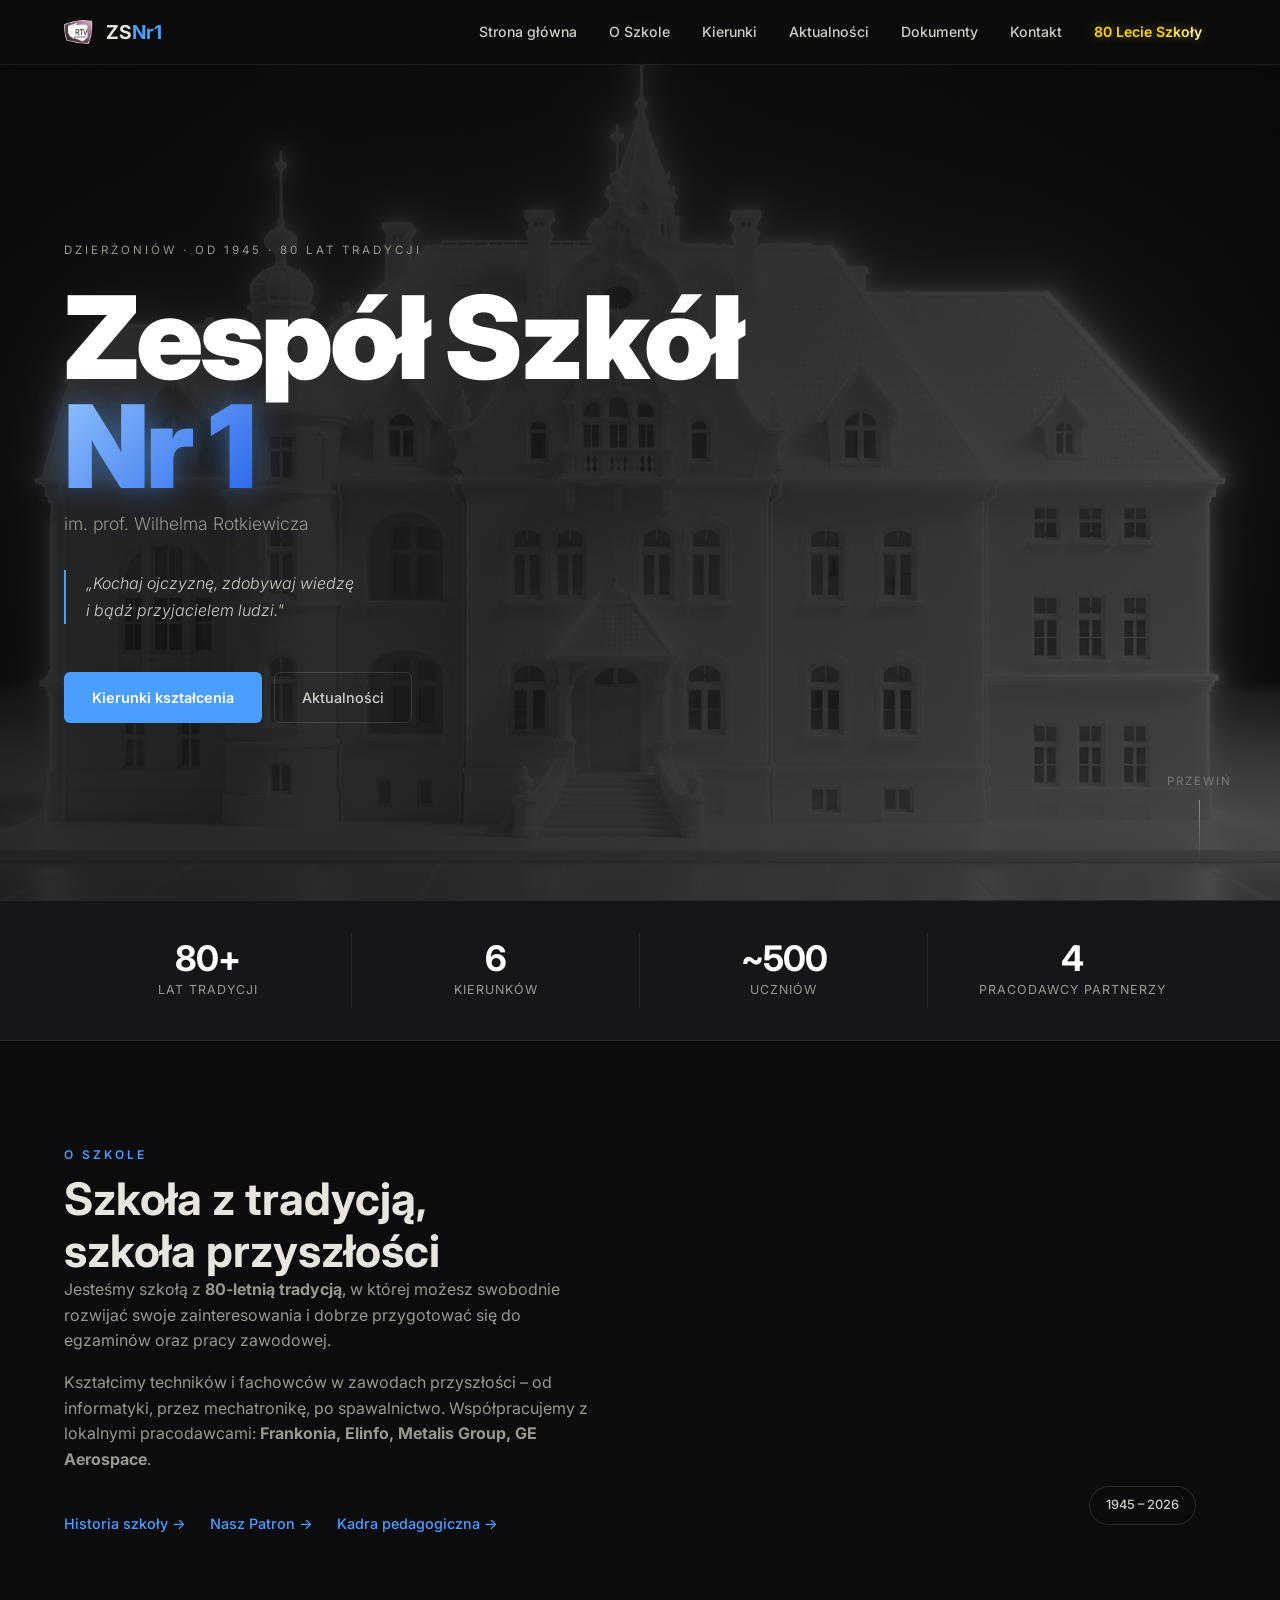
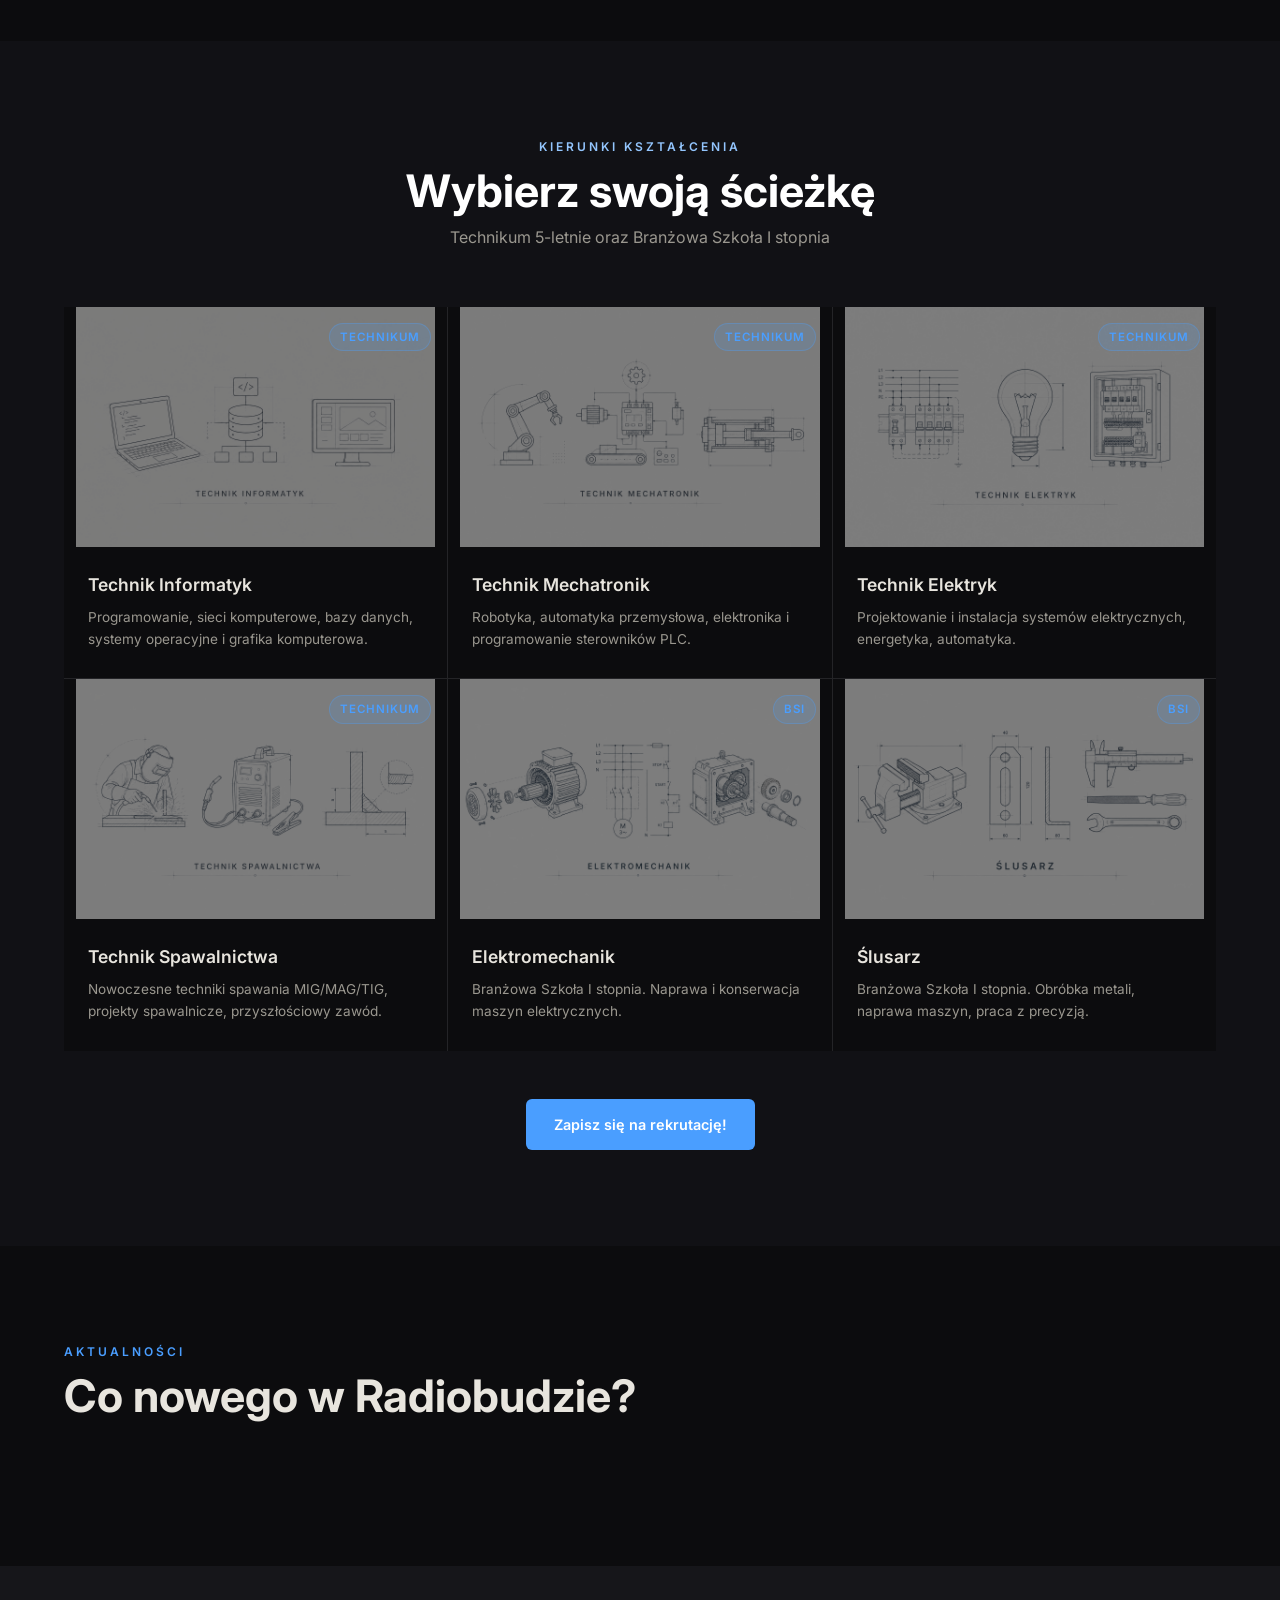
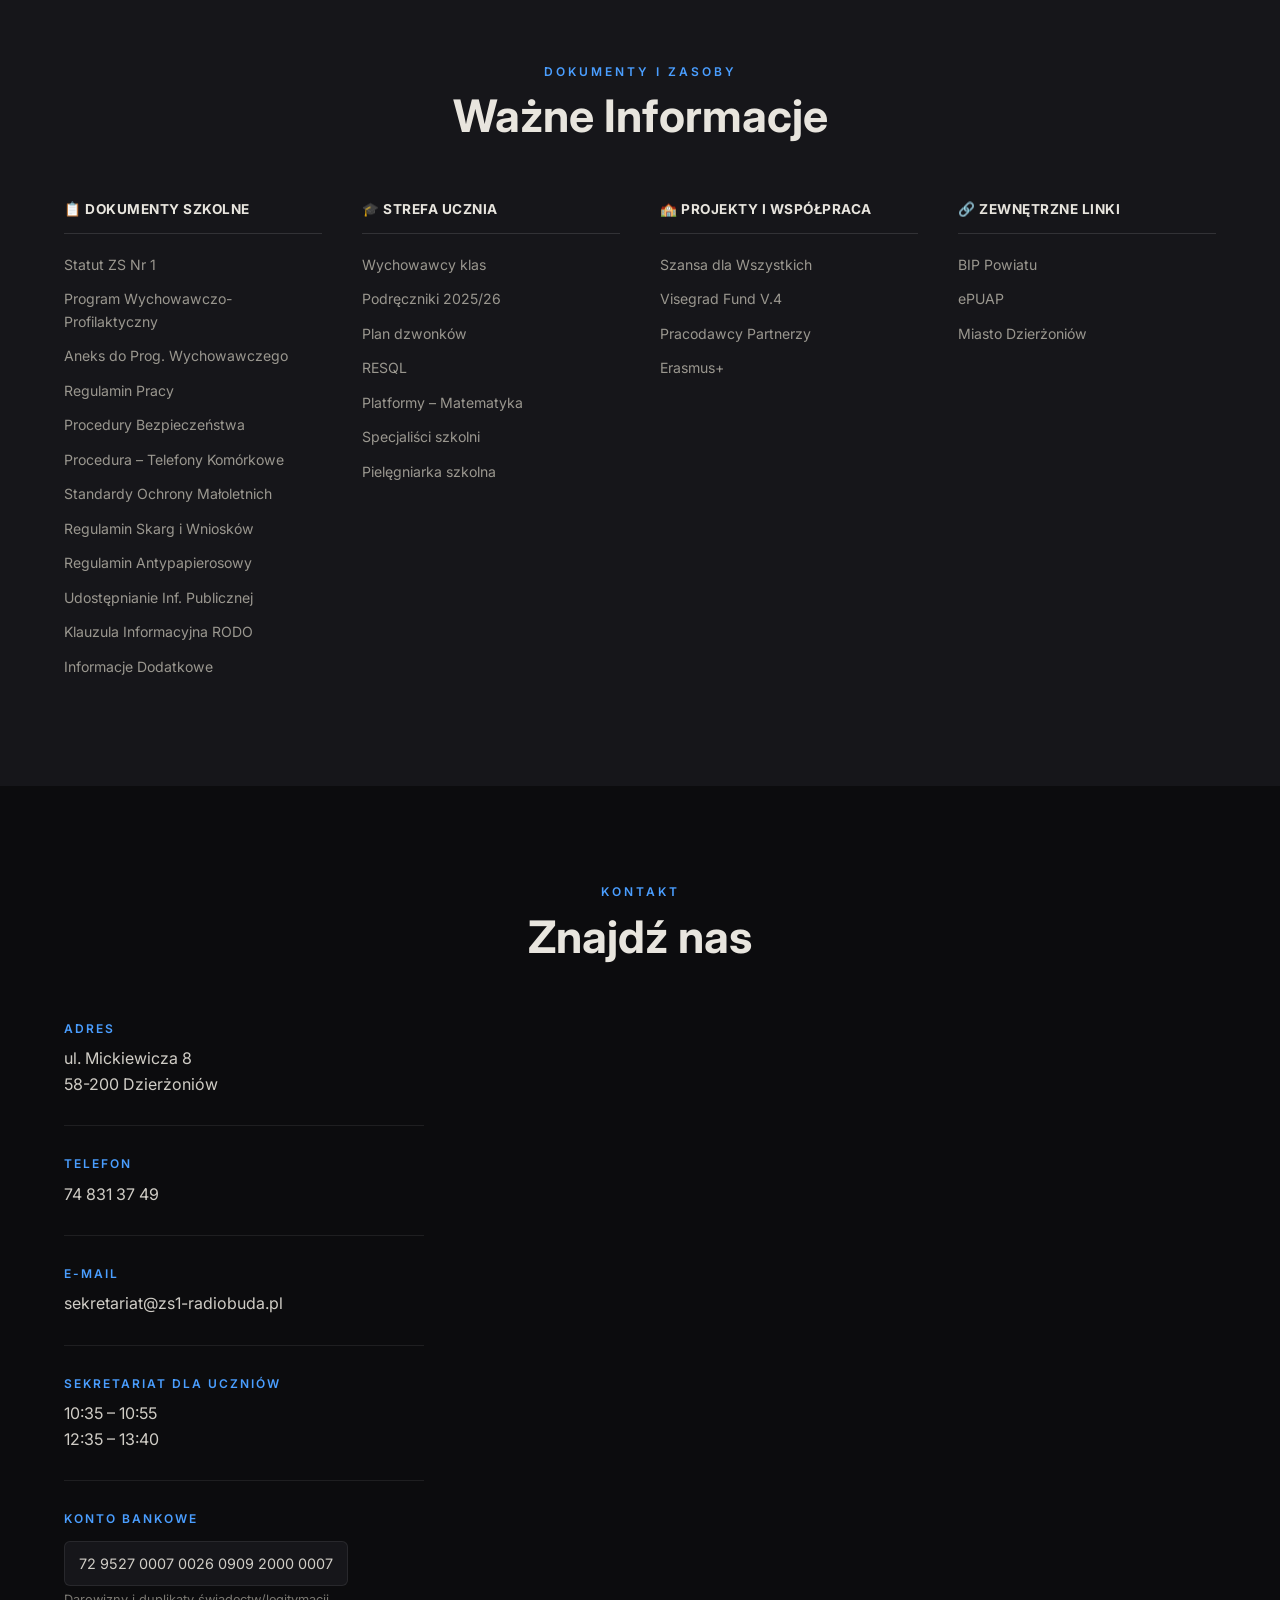
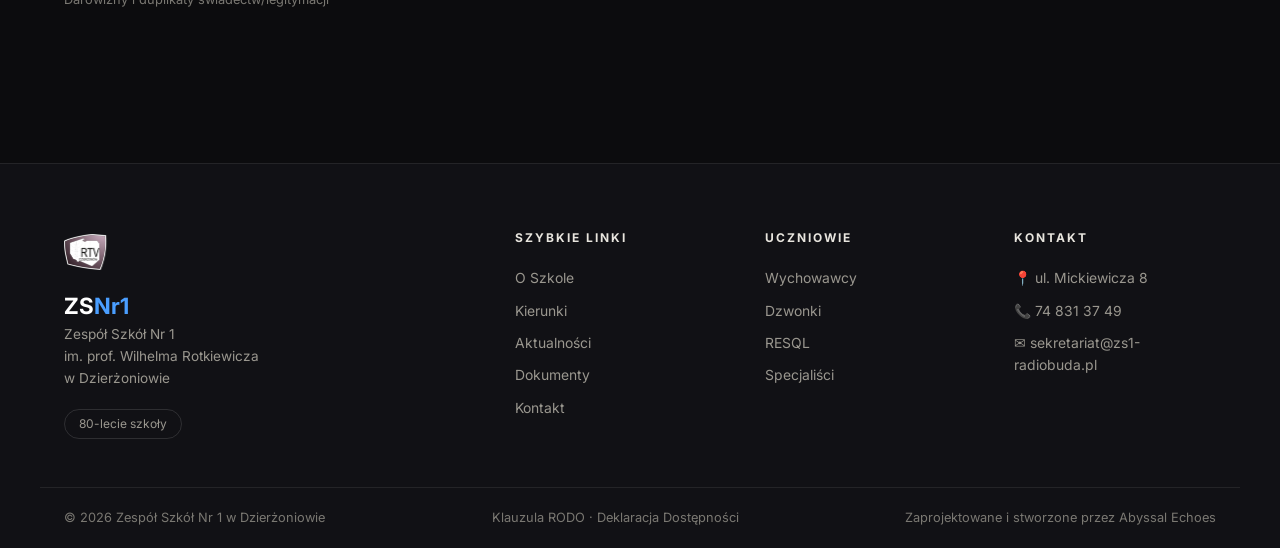
==== commit 07113927: "new file:   assets/building1render.png 	new file:   assets/building1renderv2.png 	new file:   assets" ====
--- a/index.html
+++ b/index.html
@@ -1,360 +1,387 @@
 <!DOCTYPE html>
 <html lang="pl">
+
 <head>
-<meta charset="UTF-8">
-<meta name="viewport" content="width=device-width, initial-scale=1.0">
-<title>Radiobuda – Zespół Szkół Nr 1 w Dzierżoniowie</title>
-<meta name="description" content="Oficjalna strona Zespołu Szkół Nr 1 im. prof. Wilhelma Rotkiewicza w Dzierżoniowie. Kształcenie zawodowe na najwyższym poziomie.">
-<link rel="preconnect" href="https://fonts.googleapis.com">
-<link href="https://fonts.googleapis.com/css2?family=Inter:ital,wght@0,300;0,400;0,500;0,600;0,700;0,900;1,300&display=swap" rel="stylesheet">
-<link rel="stylesheet" href="styles.css">
-<link rel="shortcut icon" href="assets/logo.jpg">
+  <meta charset="UTF-8">
+  <meta name="viewport" content="width=device-width, initial-scale=1.0">
+  <title>Radiobuda – Zespół Szkół Nr 1 w Dzierżoniowie</title>
+  <meta name="description"
+    content="Oficjalna strona Zespołu Szkół Nr 1 im. prof. Wilhelma Rotkiewicza w Dzierżoniowie. Kształcenie zawodowe na najwyższym poziomie.">
+  <link rel="preconnect" href="https://fonts.googleapis.com">
+  <link
+    href="https://fonts.googleapis.com/css2?family=Inter:ital,wght@0,300;0,400;0,500;0,600;0,700;0,900;1,300&display=swap"
+    rel="stylesheet">
+  <link rel="stylesheet" href="styles.css">
+  <link rel="shortcut icon" href="assets/logo.jpg">
 </head>
+
 <body>
 
-<!-- NAV -->
-<nav class="nav" id="nav">
-  <div class="nav-wrap">
-    <a href="#" class="nav-logo">
-      <img src="assets/logo.jpg" alt="Logo ZS Nr 1" class="nav-logo-img">
-      <span>ZS<em>Nr1</em></span>
-    </a>
-    <button class="burger" id="burger" aria-label="Menu">
-      <span></span><span></span><span></span>
-    </button>
-    <ul class="nav-links" id="nav-links">
-      <li><a href="#" class="nav-link">Strona główna</a></li>
-      <li><a href="#o-szkole" class="nav-link">O Szkole</a></li>
-      <li><a href="#kierunki" class="nav-link">Kierunki</a></li>
-      <li><a href="#aktualnosci" class="nav-link">Aktualności</a></li>
-      <li><a href="#dokumenty" class="nav-link">Dokumenty</a></li>
-      <li><a href="#kontakt" class="nav-link">Kontakt</a></li>
-      <li><a href="80lecie.html" class="nav-link nav-link-gold">80 Lecie Szkoły</a></li>
-    </ul>
-  </div>
-</nav>
-
-<!-- HERO -->
-<header class="hero" id="home">
-  <div class="hero-img-wrap">
-    <img src="assets/hero_school.jpg" alt="Szkoła" class="hero-photo">
-    <div class="hero-clay-overlay"></div>
-  </div>
-  <div class="hero-content">
-    <p class="hero-eyebrow">Dzierżoniów · od 1945 · 80 lat tradycji</p>
-    <h1 class="hero-title">Zespół Szkół<br><span>Nr&nbsp;1</span></h1>
-    <p class="hero-sub">im. prof. Wilhelma Rotkiewicza</p>
-    <blockquote class="hero-motto">
-      „Kochaj ojczyznę, zdobywaj wiedzę<br>i bądź przyjacielem ludzi."
-    </blockquote>
-    <div class="hero-actions">
-      <a href="#kierunki" class="btn-primary">Kierunki kształcenia</a>
-      <a href="#aktualnosci" class="btn-ghost">Aktualności</a>
-    </div>
-  </div>
-  <div class="hero-scroll-hint">
-    <span>Przewiń</span>
-    <div class="hero-scroll-line"></div>
-  </div>
-</header>
-
-<!-- STATS -->
-<section class="stats-strip">
-  <div class="wrap">
-    <div class="stats-grid">
-      <div class="stat-item">
-        <strong>80+</strong>
-        <span>lat tradycji</span>
-      </div>
-      <div class="stat-item">
-        <strong>6</strong>
-        <span>kierunków</span>
-      </div>
-      <div class="stat-item">
-        <strong>~500</strong>
-        <span>uczniów</span>
-      </div>
-      <div class="stat-item">
-        <strong>4</strong>
-        <span>pracodawcy partnerzy</span>
-      </div>
-    </div>
-  </div>
-</section>
-
-<!-- O SZKOLE -->
-<section class="section" id="o-szkole">
-  <div class="wrap">
-    <div class="section-split">
-      <div class="split-text">
-        <p class="section-eyebrow">O Szkole</p>
-        <h2>Szkoła z tradycją,<br>szkoła przyszłości</h2>
-        <p class="body-text">Jesteśmy szkołą z <strong>80-letnią tradycją</strong>, w której możesz swobodnie rozwijać swoje zainteresowania i dobrze przygotować się do egzaminów oraz pracy zawodowej.</p>
-        <p class="body-text">Kształcimy techników i fachowców w zawodach przyszłości – od informatyki, przez mechatronikę, po spawalnictwo. Współpracujemy z lokalnymi pracodawcami: <strong>Frankonia, Elinfo, Metalis Group, GE Aerospace</strong>.</p>
-        <div class="about-links">
-          <a href="historia.html" class="link-arrow">Historia szkoły →</a>
-          <a href="patron.html" class="link-arrow">Nasz Patron →</a>
-          <a href="kadra.html" class="link-arrow">Kadra pedagogiczna →</a>
-        </div>
-      </div>
-      <div class="split-visual">
-        <div class="clay-card-school">
-          <iframe src="https://www.youtube.com/embed/3NzJqb3Ry3Y?autoplay=1&mute=1&loop=1&playlist=3NzJqb3Ry3Y&controls=0&rel=0&start=122" title="Szkoła Wideo" frameborder="0" allow="accelerometer; autoplay; clipboard-write; encrypted-media; gyroscope; picture-in-picture" allowfullscreen style="width: 100%; height: 400px; filter: grayscale(0) brightness(1.05); pointer-events: none;"></iframe>
-          <div class="clay-year-badge">1945 – 2026</div>
-        </div>
-      </div>
-    </div>
-  </div>
-</section>
-
-<!-- KIERUNKI -->
-<section class="section section-dark" id="kierunki">
-  <div class="wrap">
-    <div class="section-head">
-      <p class="section-eyebrow light">Kierunki Kształcenia</p>
-      <h2 class="light">Wybierz swoją ścieżkę</h2>
-      <p class="section-desc light">Technikum 5-letnie oraz Branżowa Szkoła I stopnia</p>
-    </div>
-    <div class="courses-grid">
-      <div class="course-card">
-        <div class="course-img">
-          <img src="assets/course_it.jpg" alt="Technik Informatyk">
-          <div class="course-clay-overlay"></div>
-          <span class="course-badge">Technikum</span>
-        </div>
-        <div class="course-body">
-          <h3>Technik Informatyk</h3>
-          <p>Programowanie, sieci komputerowe, bazy danych, systemy operacyjne i grafika komputerowa.</p>
-        </div>
-      </div>
-      <div class="course-card">
-        <div class="course-img">
-          <img src="assets/course_elektryk.jpg" alt="Technik Mechatronik">
-          <div class="course-clay-overlay"></div>
-          <span class="course-badge">Technikum</span>
-        </div>
-        <div class="course-body">
-          <h3>Technik Mechatronik</h3>
-          <p>Robotyka, automatyka przemysłowa, elektronika i programowanie sterowników PLC.</p>
-        </div>
-      </div>
-      <div class="course-card">
-        <div class="course-img">
-          <img src="assets/course_elektryk.jpg" alt="Technik Elektryk">
-          <div class="course-clay-overlay"></div>
-          <span class="course-badge">Technikum</span>
-        </div>
-        <div class="course-body">
-          <h3>Technik Elektryk</h3>
-          <p>Projektowanie i instalacja systemów elektrycznych, energetyka, automatyka.</p>
-        </div>
-      </div>
-      <div class="course-card">
-        <div class="course-img">
-          <img src="assets/course_spawalnictwo.jpg" alt="Technik Spawalnictwa">
-          <div class="course-clay-overlay"></div>
-          <span class="course-badge">Technikum</span>
-        </div>
-        <div class="course-body">
-          <h3>Technik Spawalnictwa</h3>
-          <p>Nowoczesne techniki spawania MIG/MAG/TIG, projekty spawalnicze, przyszłościowy zawód.</p>
-        </div>
-      </div>
-      <div class="course-card">
-        <div class="course-img">
-          <img src="assets/course_elektryk.jpg" alt="Elektromechanik">
-          <div class="course-clay-overlay"></div>
-          <span class="course-badge">BSI</span>
-        </div>
-        <div class="course-body">
-          <h3>Elektromechanik</h3>
-          <p>Branżowa Szkoła I stopnia. Naprawa i konserwacja maszyn elektrycznych.</p>
-        </div>
-      </div>
-      <div class="course-card">
-        <div class="course-img">
-          <img src="assets/course_spawalnictwo.jpg" alt="Ślusarz">
-          <div class="course-clay-overlay"></div>
-          <span class="course-badge">BSI</span>
-        </div>
-        <div class="course-body">
-          <h3>Ślusarz</h3>
-          <p>Branżowa Szkoła I stopnia. Obróbka metali, naprawa maszyn, praca z precyzją.</p>
-        </div>
-      </div>
-    </div>
-    <div class="courses-cta">
-      <a href="rekrutacja.html" class="btn-primary">Zapisz się na rekrutację</a>
-    </div>
-  </div>
-</section>
-
-<!-- AKTUALNOŚCI -->
-<section class="section" id="aktualnosci">
-  <div class="wrap">
-    <div class="section-head-row">
-      <div>
-        <p class="section-eyebrow">Aktualności</p>
-        <h2>Co nowego w Radiobudzie?</h2>
-      </div>
-      <div class="news-filters" id="news-filters">
+  <!-- NAV -->
+  <nav class="nav" id="nav">
+    <div class="nav-wrap">
+      <a href="#" class="nav-logo">
+        <img src="assets/logo.jpg" alt="Logo ZS Nr 1" class="nav-logo-img">
+        <span>ZS<em>Nr1</em></span>
+      </a>
+      <button class="burger" id="burger" aria-label="Menu">
+        <span></span><span></span><span></span>
+      </button>
+      <ul class="nav-links" id="nav-links">
+        <li><a href="#" class="nav-link">Strona główna</a></li>
+        <li><a href="#o-szkole" class="nav-link">O Szkole</a></li>
+        <li><a href="#kierunki" class="nav-link">Kierunki</a></li>
+        <li><a href="#aktualnosci" class="nav-link">Aktualności</a></li>
+        <li><a href="#dokumenty" class="nav-link">Dokumenty</a></li>
+        <li><a href="#kontakt" class="nav-link">Kontakt</a></li>
+        <li><a href="80lecie.html" class="nav-link nav-link-gold">80 Lecie Szkoły</a></li>
+      </ul>
+    </div>
+  </nav>
+
+  <!-- HERO -->
+  <header class="hero" id="home">
+    <div class="hero-img-wrap">
+      <img src="assets/building1renderv2.png" alt="Szkoła" class="hero-photo">
+      <div class="hero-clay-overlay"></div>
+    </div>
+    <div class="hero-content">
+      <p class="hero-eyebrow">Dzierżoniów · od 1945 · 80 lat tradycji</p>
+      <h1 class="hero-title">Zespół Szkół<br><span>Nr&nbsp;1</span></h1>
+      <p class="hero-sub">im. prof. Wilhelma Rotkiewicza</p>
+      <blockquote class="hero-motto">
+        „Kochaj ojczyznę, zdobywaj wiedzę<br>i bądź przyjacielem ludzi."
+      </blockquote>
+      <div class="hero-actions">
+        <a href="#kierunki" class="btn-primary">Kierunki kształcenia</a>
+        <a href="#aktualnosci" class="btn-ghost">Aktualności</a>
+      </div>
+    </div>
+    <div class="hero-scroll-hint">
+      <span>Przewiń</span>
+      <div class="hero-scroll-line"></div>
+    </div>
+  </header>
+
+  <!-- STATS -->
+  <section class="stats-strip">
+    <div class="wrap">
+      <div class="stats-grid">
+        <div class="stat-item">
+          <strong>80+</strong>
+          <span>lat tradycji</span>
+        </div>
+        <div class="stat-item">
+          <strong>6</strong>
+          <span>kierunków</span>
+        </div>
+        <div class="stat-item">
+          <strong>~500</strong>
+          <span>uczniów</span>
+        </div>
+        <div class="stat-item">
+          <strong>4</strong>
+          <span>pracodawcy partnerzy</span>
+        </div>
+      </div>
+    </div>
+  </section>
+
+  <!-- O SZKOLE -->
+  <section class="section" id="o-szkole">
+    <div class="wrap">
+      <div class="section-split">
+        <div class="split-text">
+          <p class="section-eyebrow">O Szkole</p>
+          <h2>Szkoła z tradycją,<br>szkoła przyszłości</h2>
+          <p class="body-text">Jesteśmy szkołą z <strong>80-letnią tradycją</strong>, w której możesz swobodnie rozwijać
+            swoje zainteresowania i dobrze przygotować się do egzaminów oraz pracy zawodowej.</p>
+          <p class="body-text">Kształcimy techników i fachowców w zawodach przyszłości – od informatyki, przez
+            mechatronikę, po spawalnictwo. Współpracujemy z lokalnymi pracodawcami: <strong>Frankonia, Elinfo, Metalis
+              Group, GE Aerospace</strong>.</p>
+          <div class="about-links">
+            <a href="historia.html" class="link-arrow">Historia szkoły →</a>
+            <a href="patron.html" class="link-arrow">Nasz Patron →</a>
+            <a href="kadra.html" class="link-arrow">Kadra pedagogiczna →</a>
+          </div>
+        </div>
+        <div class="split-visual">
+          <div class="clay-card-school">
+            <iframe
+              src="https://www.youtube.com/embed/3NzJqb3Ry3Y?autoplay=1&mute=1&loop=1&playlist=3NzJqb3Ry3Y&controls=0&rel=0&start=122"
+              title="Szkoła Wideo" frameborder="0"
+              allow="accelerometer; autoplay; clipboard-write; encrypted-media; gyroscope; picture-in-picture"
+              allowfullscreen
+              style="width: 100%; height: 400px; filter: grayscale(0) brightness(1.05); pointer-events: none;"></iframe>
+            <div class="clay-year-badge">1945 – 2026</div>
+          </div>
+        </div>
+      </div>
+    </div>
+  </section>
+
+  <!-- KIERUNKI -->
+  <section class="section section-dark" id="kierunki">
+    <div class="wrap">
+      <div class="section-head">
+        <p class="section-eyebrow light">Kierunki Kształcenia</p>
+        <h2 class="light">Wybierz swoją ścieżkę</h2>
+        <p class="section-desc light">Technikum 5-letnie oraz Branżowa Szkoła I stopnia</p>
+      </div>
+      <div class="courses-grid">
+        <div class="course-card">
+          <div class="course-img">
+            <img src="assets/ti.png" alt="Technik Informatyk">
+            <div class="course-clay-overlay"></div>
+            <span class="course-badge">Technikum</span>
+          </div>
+          <div class="course-body">
+            <h3>Technik Informatyk</h3>
+            <p>Programowanie, sieci komputerowe, bazy danych, systemy operacyjne i grafika komputerowa.</p>
+          </div>
+        </div>
+        <div class="course-card">
+          <div class="course-img">
+            <img src="assets/tm.png" alt="Technik Mechatronik">
+            <div class="course-clay-overlay"></div>
+            <span class="course-badge">Technikum</span>
+          </div>
+          <div class="course-body">
+            <h3>Technik Mechatronik</h3>
+            <p>Robotyka, automatyka przemysłowa, elektronika i programowanie sterowników PLC.</p>
+          </div>
+        </div>
+        <div class="course-card">
+          <div class="course-img">
+            <img src="assets/te.png" alt="Technik Elektryk">
+            <div class="course-clay-overlay"></div>
+            <span class="course-badge">Technikum</span>
+          </div>
+          <div class="course-body">
+            <h3>Technik Elektryk</h3>
+            <p>Projektowanie i instalacja systemów elektrycznych, energetyka, automatyka.</p>
+          </div>
+        </div>
+        <div class="course-card">
+          <div class="course-img">
+            <img src="assets/ts.png" alt="Technik Spawalnictwa">
+            <div class="course-clay-overlay"></div>
+            <span class="course-badge">Technikum</span>
+          </div>
+          <div class="course-body">
+            <h3>Technik Spawalnictwa</h3>
+            <p>Nowoczesne techniki spawania MIG/MAG/TIG, projekty spawalnicze, przyszłościowy zawód.</p>
+          </div>
+        </div>
+        <div class="course-card">
+          <div class="course-img">
+            <img src="assets/em.png" alt="Elektromechanik">
+            <div class="course-clay-overlay"></div>
+            <span class="course-badge">BSI</span>
+          </div>
+          <div class="course-body">
+            <h3>Elektromechanik</h3>
+            <p>Branżowa Szkoła I stopnia. Naprawa i konserwacja maszyn elektrycznych.</p>
+          </div>
+        </div>
+        <div class="course-card">
+          <div class="course-img">
+            <img src="assets/sl.png" alt="Ślusarz">
+            <div class="course-clay-overlay"></div>
+            <span class="course-badge">BSI</span>
+          </div>
+          <div class="course-body">
+            <h3>Ślusarz</h3>
+            <p>Branżowa Szkoła I stopnia. Obróbka metali, naprawa maszyn, praca z precyzją.</p>
+          </div>
+        </div>
+      </div>
+      <div class="courses-cta">
+        <a href="https://dolnoslaskie.edu.com.pl/kandydat/app/index.xhtml" class="btn-primary" target="_blank"
+          rel="noopener noreferrer">Zapisz się na rekrutację!</a>
+      </div>
+    </div>
+  </section>
+
+  <!-- AKTUALNOŚCI -->
+  <section class="section" id="aktualnosci">
+    <div class="wrap">
+      <div class="section-head-row">
+        <div>
+          <p class="section-eyebrow">Aktualności</p>
+          <h2>Co nowego w Radiobudzie?</h2>
+        </div>
+        <div class="news-filters" id="news-filters">
+          <!-- Filled by JS -->
+        </div>
+      </div>
+      <div class="news-grid" id="news-grid">
         <!-- Filled by JS -->
       </div>
-    </div>
-    <div class="news-grid" id="news-grid">
-      <!-- Filled by JS -->
-    </div>
-    <div id="news-empty" class="news-empty hidden">Brak aktualności w tej kategorii.</div>
-  </div>
-</section>
-
-<!-- DOKUMENTY -->
-<section class="section section-clay" id="dokumenty">
-  <div class="wrap">
-    <div class="section-head">
-      <p class="section-eyebrow">Dokumenty i Zasoby</p>
-      <h2>Ważne Informacje</h2>
-    </div>
-    <div class="docs-grid">
-      <div class="docs-col">
-        <h4>📋 Dokumenty Szkolne</h4>
+      <div id="news-empty" class="news-empty hidden">Brak aktualności w tej kategorii.</div>
+    </div>
+  </section>
+
+  <!-- DOKUMENTY -->
+  <section class="section section-clay" id="dokumenty">
+    <div class="wrap">
+      <div class="section-head">
+        <p class="section-eyebrow">Dokumenty i Zasoby</p>
+        <h2>Ważne Informacje</h2>
+      </div>
+      <div class="docs-grid">
+        <div class="docs-col">
+          <h4>📋 Dokumenty Szkolne</h4>
+          <ul>
+            <li><a href="docs/Statut-ZS-Nr-1.pdf" target="_blank" rel="noopener">Statut ZS Nr 1</a></li>
+            <li><a href="docs/Program-wychowawczo-profilaktyczny-2025-2026.pdf" target="_blank" rel="noopener">Program
+                Wychowawczo-Profilaktyczny</a></li>
+            <li><a href="docs/ANEKS-DO-PROGRAMU-PROFILAKTYCZNO-WYCHOWAWCZEGO-2025-2026.pdf" target="_blank"
+                rel="noopener">Aneks do Prog. Wychowawczego</a></li>
+            <li><a href="docs/regulamin pracy.pdf" target="_blank" rel="noopener">Regulamin Pracy</a></li>
+            <li><a href="docs/procedury_bezpieczeństwa_Radiobuda.pdf" target="_blank" rel="noopener">Procedury
+                Bezpieczeństwa</a></li>
+            <li><a href="docs/procdeura-telefony-komórkowe-1.pdf" target="_blank" rel="noopener">Procedura – Telefony
+                Komórkowe</a></li>
+            <li><a href="docs/Standardy-ochrony-małoletnich-wersja-zupełna.pdf" target="_blank" rel="noopener">Standardy
+                Ochrony Małoletnich</a></li>
+            <li><a href="docs/regulamin-skarg-i-wniosków-2.pdf" target="_blank" rel="noopener">Regulamin Skarg i
+                Wniosków</a></li>
+            <li><a href="docs/regulamin-antypapierosy-pdf.io_.pdf" target="_blank" rel="noopener">Regulamin
+                Antypapierosowy</a></li>
+            <li><a href="docs/regulamin-udostęp-inf-publ-skonwertowany-1.pdf" target="_blank"
+                rel="noopener">Udostępnianie Inf. Publicznej</a></li>
+            <li><a href="docs/zs_nr_1_klauzula_informacyjna..pdf" target="_blank" rel="noopener">Klauzula Informacyjna
+                RODO</a></li>
+            <li><a href="docs/na-stronę-skonwertowany.pdf" target="_blank" rel="noopener">Informacje Dodatkowe</a></li>
+          </ul>
+        </div>
+        <div class="docs-col">
+          <h4>🎓 Strefa Ucznia</h4>
+          <ul>
+            <li><a href="uczniowie/wychowawcy.html">Wychowawcy klas</a></li>
+            <li><a href="docs/Podręczniki-2025-2026-2.pdf" target="_blank" rel="noopener">Podręczniki 2025/26</a></li>
+            <li><a href="uczniowie/dzwonki.html">Plan dzwonków</a></li>
+            <li><a href="uczniowie/resql.html">RESQL</a></li>
+            <li><a href="uczniowie/matematyka.html">Platformy – Matematyka</a></li>
+            <li><a href="uczniowie/specjalisci.html">Specjaliści szkolni</a></li>
+            <li><a href="uczniowie/pielegniarki.html">Pielęgniarka szkolna</a></li>
+          </ul>
+        </div>
+        <div class="docs-col">
+          <h4>🏫 Projekty i Współpraca</h4>
+          <ul>
+            <li><a href="docs/szansa-dla-wszystkich.pdf" target="_blank" rel="noopener">Szansa dla Wszystkich</a></li>
+            <li><a href="docs/visegrad.pdf" target="_blank" rel="noopener">Visegrad Fund V.4</a></li>
+            <li><a href="wspolpraca/pracodawcy.html">Pracodawcy Partnerzy</a></li>
+            <li><a href="wspolpraca/erasmus.html">Erasmus+</a></li>
+          </ul>
+        </div>
+        <div class="docs-col">
+          <h4>🔗 Zewnętrzne Linki</h4>
+          <ul>
+            <li><a href="https://bip.pow.dzierzoniow.pl/artykul/165/136/informacje-podstawowe" target="_blank"
+                rel="noopener">BIP Powiatu</a></li>
+            <li><a href="https://epuap.gov.pl/wps/portal/strefa-klienta/katalog-spraw/profil-urzedu/radiobuda"
+                target="_blank" rel="noopener">ePUAP</a></li>
+            <li><a href="https://dzierzoniow.pl" target="_blank" rel="noopener">Miasto Dzierżoniów</a></li>
+          </ul>
+        </div>
+      </div>
+    </div>
+  </section>
+
+  <!-- KONTAKT -->
+  <section class="section" id="kontakt">
+    <div class="wrap">
+      <div class="section-head">
+        <p class="section-eyebrow">Kontakt</p>
+        <h2>Znajdź nas</h2>
+      </div>
+      <div class="contact-grid">
+        <div class="contact-info">
+          <div class="contact-block">
+            <h4>Adres</h4>
+            <p>ul. Mickiewicza 8<br>58-200 Dzierżoniów</p>
+          </div>
+          <div class="contact-block">
+            <h4>Telefon</h4>
+            <p><a href="tel:+48748313749">74 831 37 49</a></p>
+          </div>
+          <div class="contact-block">
+            <h4>E-mail</h4>
+            <p><a href="mailto:sekretariat@zs1-radiobuda.pl">sekretariat@zs1-radiobuda.pl</a></p>
+          </div>
+          <div class="contact-block">
+            <h4>Sekretariat dla uczniów</h4>
+            <p>10:35 – 10:55<br>12:35 – 13:40</p>
+          </div>
+          <div class="contact-block">
+            <h4>Konto bankowe</h4>
+            <p class="account">72 9527 0007 0026 0909 2000 0007</p>
+            <br>
+            <small>Darowizny i duplikaty świadectw/legitymacji</small>
+          </div>
+        </div>
+        <div class="contact-map">
+          <iframe
+            src="https://www.google.com/maps/embed?pb=!1m14!1m12!1m3!1d269.44300661593076!2d16.64517696510597!3d50.729424534312265!2m3!1f0!2f0!3f0!3m2!1i1024!2i768!4f13.1!5e1!3m2!1spl!2spl!4v1777152801628!5m2!1spl!2spl"
+            width="100%" height="360" style="border:0;border-radius:8px" allowfullscreen loading="lazy"
+            referrerpolicy="no-referrer-when-downgrade" title="Mapa dojazdu">
+          </iframe>
+        </div>
+      </div>
+    </div>
+  </section>
+
+  <!-- FOOTER -->
+  <footer class="footer">
+    <div class="wrap footer-inner">
+      <div class="footer-brand">
+        <img src="assets/logo.jpg" alt="Logo" class="footer-logo-img">
+        <div>
+          <div class="footer-logo-text">ZS<em>Nr1</em></div>
+          <p>Zespół Szkół Nr 1<br>im. prof. Wilhelma Rotkiewicza<br>w Dzierżoniowie</p>
+        </div>
+        <div class="footer-anniversary">80-lecie szkoły</div>
+      </div>
+      <div class="footer-col">
+        <h5>Szybkie linki</h5>
         <ul>
-          <li><a href="docs/Statut-ZS-Nr-1.pdf" target="_blank" rel="noopener">Statut ZS Nr 1</a></li>
-          <li><a href="docs/Program-wychowawczo-profilaktyczny-2025-2026.pdf" target="_blank" rel="noopener">Program Wychowawczo-Profilaktyczny</a></li>
-          <li><a href="docs/ANEKS-DO-PROGRAMU-PROFILAKTYCZNO-WYCHOWAWCZEGO-2025-2026.pdf" target="_blank" rel="noopener">Aneks do Prog. Wychowawczego</a></li>
-          <li><a href="docs/regulamin pracy.pdf" target="_blank" rel="noopener">Regulamin Pracy</a></li>
-          <li><a href="docs/procedury_bezpieczeństwa_Radiobuda.pdf" target="_blank" rel="noopener">Procedury Bezpieczeństwa</a></li>
-          <li><a href="docs/procdeura-telefony-komórkowe-1.pdf" target="_blank" rel="noopener">Procedura – Telefony Komórkowe</a></li>
-          <li><a href="docs/Standardy-ochrony-małoletnich-wersja-zupełna.pdf" target="_blank" rel="noopener">Standardy Ochrony Małoletnich</a></li>
-          <li><a href="docs/regulamin-skarg-i-wniosków-2.pdf" target="_blank" rel="noopener">Regulamin Skarg i Wniosków</a></li>
-          <li><a href="docs/regulamin-antypapierosy-pdf.io_.pdf" target="_blank" rel="noopener">Regulamin Antypapierosowy</a></li>
-          <li><a href="docs/regulamin-udostęp-inf-publ-skonwertowany-1.pdf" target="_blank" rel="noopener">Udostępnianie Inf. Publicznej</a></li>
-          <li><a href="docs/zs_nr_1_klauzula_informacyjna..pdf" target="_blank" rel="noopener">Klauzula Informacyjna RODO</a></li>
-          <li><a href="docs/na-stronę-skonwertowany.pdf" target="_blank" rel="noopener">Informacje Dodatkowe</a></li>
+          <li><a href="#o-szkole">O Szkole</a></li>
+          <li><a href="#kierunki">Kierunki</a></li>
+          <li><a href="#aktualnosci">Aktualności</a></li>
+          <li><a href="#dokumenty">Dokumenty</a></li>
+          <li><a href="#kontakt">Kontakt</a></li>
         </ul>
       </div>
-      <div class="docs-col">
-        <h4>🎓 Strefa Ucznia</h4>
+      <div class="footer-col">
+        <h5>Uczniowie</h5>
         <ul>
-          <li><a href="uczniowie/wychowawcy.html">Wychowawcy klas</a></li>
-          <li><a href="docs/Podręczniki-2025-2026-2.pdf" target="_blank" rel="noopener">Podręczniki 2025/26</a></li>
-          <li><a href="uczniowie/dzwonki.html">Plan dzwonków</a></li>
-          <li><a href="uczniowie/resql.html">RESQL – e-dziennik</a></li>
-          <li><a href="uczniowie/matematyka.html">Platformy – Matematyka</a></li>
-          <li><a href="uczniowie/specjalisci.html">Specjaliści szkolni</a></li>
-          <li><a href="uczniowie/pielegniarki.html">Pielęgniarka szkolna</a></li>
+          <li><a href="uczniowie/wychowawcy.html">Wychowawcy</a></li>
+          <li><a href="uczniowie/dzwonki.html">Dzwonki</a></li>
+          <li><a href="uczniowie/resql.html">RESQL</a></li>
+          <li><a href="uczniowie/specjalisci.html">Specjaliści</a></li>
         </ul>
       </div>
-      <div class="docs-col">
-        <h4>🏫 Projekty i Współpraca</h4>
+      <div class="footer-col">
+        <h5>Kontakt</h5>
         <ul>
-          <li><a href="docs/szansa-dla-wszystkich.pdf" target="_blank" rel="noopener">Szansa dla Wszystkich</a></li>
-          <li><a href="docs/visegrad.pdf" target="_blank" rel="noopener">Visegrad Fund V.4</a></li>
-          <li><a href="wspolpraca/pracodawcy.html">Pracodawcy Partnerzy</a></li>
-          <li><a href="wspolpraca/erasmus.html">Erasmus+</a></li>
+          <li>📍 ul. Mickiewicza 8</li>
+          <li>📞 <a href="tel:+48748313749">74 831 37 49</a></li>
+          <li>✉ <a href="mailto:sekretariat@zs1-radiobuda.pl">sekretariat@zs1-radiobuda.pl</a></li>
         </ul>
       </div>
-      <div class="docs-col">
-        <h4>🔗 Zewnętrzne Linki</h4>
-        <ul>
-          <li><a href="https://bip.pow.dzierzoniow.pl/artykul/165/136/informacje-podstawowe" target="_blank" rel="noopener">BIP Powiatu</a></li>
-          <li><a href="https://epuap.gov.pl/wps/portal/strefa-klienta/katalog-spraw/profil-urzedu/radiobuda" target="_blank" rel="noopener">ePUAP</a></li>
-          <li><a href="https://dzierzoniow.pl" target="_blank" rel="noopener">Miasto Dzierżoniów</a></li>
-        </ul>
-      </div>
-    </div>
-  </div>
-</section>
-
-<!-- KONTAKT -->
-<section class="section" id="kontakt">
-  <div class="wrap">
-    <div class="section-head">
-      <p class="section-eyebrow">Kontakt</p>
-      <h2>Znajdź nas</h2>
-    </div>
-    <div class="contact-grid">
-      <div class="contact-info">
-        <div class="contact-block">
-          <h4>Adres</h4>
-          <p>ul. Mickiewicza 8<br>58-200 Dzierżoniów</p>
-        </div>
-        <div class="contact-block">
-          <h4>Telefon</h4>
-          <p><a href="tel:+48748313749">74 831 37 49</a></p>
-        </div>
-        <div class="contact-block">
-          <h4>E-mail</h4>
-          <p><a href="mailto:sekretariat@zs1-radiobuda.pl">sekretariat@zs1-radiobuda.pl</a></p>
-        </div>
-        <div class="contact-block">
-          <h4>Sekretariat dla uczniów</h4>
-          <p>10:35 – 10:55<br>12:35 – 13:40</p>
-        </div>
-        <div class="contact-block">
-          <h4>Konto bankowe</h4>
-          <p class="account">72 9527 0007 0026 0909 2000 0007</p>
-          <br>
-          <small>Darowizny i duplikaty świadectw/legitymacji</small>
-        </div>
-      </div>
-      <div class="contact-map">
-        <iframe
-          src="https://www.google.com/maps/embed?pb=!1m14!1m12!1m3!1d269.44300661593076!2d16.64517696510597!3d50.729424534312265!2m3!1f0!2f0!3f0!3m2!1i1024!2i768!4f13.1!5e1!3m2!1spl!2spl!4v1777152801628!5m2!1spl!2spl"
-          width="100%" height="360" style="border:0;border-radius:8px" allowfullscreen loading="lazy"
-          referrerpolicy="no-referrer-when-downgrade" title="Mapa dojazdu">
-        </iframe>
-      </div>
-    </div>
-  </div>
-</section>
-
-<!-- FOOTER -->
-<footer class="footer">
-  <div class="wrap footer-inner">
-    <div class="footer-brand">
-      <img src="assets/logo.jpg" alt="Logo" class="footer-logo-img">
-      <div>
-        <div class="footer-logo-text">ZS<em>Nr1</em></div>
-        <p>Zespół Szkół Nr 1<br>im. prof. Wilhelma Rotkiewicza<br>w Dzierżoniowie</p>
-      </div>
-      <div class="footer-anniversary">80-lecie szkoły</div>
-    </div>
-    <div class="footer-col">
-      <h5>Szybkie linki</h5>
-      <ul>
-        <li><a href="#o-szkole">O Szkole</a></li>
-        <li><a href="#kierunki">Kierunki</a></li>
-        <li><a href="#aktualnosci">Aktualności</a></li>
-        <li><a href="#dokumenty">Dokumenty</a></li>
-        <li><a href="#kontakt">Kontakt</a></li>
-      </ul>
-    </div>
-    <div class="footer-col">
-      <h5>Uczniowie</h5>
-      <ul>
-        <li><a href="uczniowie/wychowawcy.html">Wychowawcy</a></li>
-        <li><a href="uczniowie/dzwonki.html">Dzwonki</a></li>
-        <li><a href="uczniowie/resql.html">RESQL</a></li>
-        <li><a href="uczniowie/specjalisci.html">Specjaliści</a></li>
-      </ul>
-    </div>
-    <div class="footer-col">
-      <h5>Kontakt</h5>
-      <ul>
-        <li>📍 ul. Mickiewicza 8</li>
-        <li>📞 <a href="tel:+48748313749">74 831 37 49</a></li>
-        <li>✉ <a href="mailto:sekretariat@zs1-radiobuda.pl">sekretariat@zs1-radiobuda.pl</a></li>
-      </ul>
-    </div>
-  </div>
-  <div class="footer-bottom">
-    <p>&copy; 2026 Zespół Szkół Nr 1 w Dzierżoniowie</p>
-    <p><a href="docs/rodo.pdf">Klauzula RODO</a> · <a href="dostepnosc.html">Deklaracja Dostępności</a></p>
-    <p>Zaprojektowane i stworzone przez <a href="https://abyssalechoes.com/" target="_blank" rel="noopener">Abyssal Echoes</a></p>
-  </div>
-</footer>
-
-<script src="script.js"></script>
+    </div>
+    <div class="footer-bottom">
+      <p>&copy; 2026 Zespół Szkół Nr 1 w Dzierżoniowie</p>
+      <p><a href="docs/rodo.pdf">Klauzula RODO</a> · <a href="dostepnosc.html">Deklaracja Dostępności</a></p>
+      <p>Zaprojektowane i stworzone przez <a href="https://abyssalechoes.com/" target="_blank" rel="noopener">Abyssal
+          Echoes</a></p>
+    </div>
+  </footer>
+
+  <script src="script.js"></script>
 </body>
-</html>
+
+</html>
--- a/styles.css
+++ b/styles.css
@@ -87,10 +87,10 @@
   position:relative;overflow:hidden;padding-top:64px
 }
 .hero-img-wrap{position:absolute;inset:0;z-index:0}
-.hero-photo{width:100%;height:100%;object-fit:contain;object-position:center;filter:brightness(.18) saturate(.3)}
+.hero-photo{width:100%;height:100%;object-fit:cover;object-position:center;filter:brightness(.95) saturate(.3)}
 .hero-clay-overlay{
   position:absolute;inset:0;
-  background:linear-gradient(120deg,rgba(12,12,14,.98) 45%,rgba(12,12,14,.7) 100%)
+  background:linear-gradient(120deg,rgba(12,12,14,.85) 45%,rgba(12,12,14,.7) 100%)
 }
 .hero-content{position:relative;z-index:2;padding:80px 24px 80px;max-width:1200px;margin:0 auto;width:100%}
 .hero-eyebrow{font-size:.72rem;letter-spacing:3px;text-transform:uppercase;color:var(--clay-dim);margin-bottom:24px}
@@ -99,7 +99,7 @@
   font-weight:900;line-height:.95;
   color:#fff;letter-spacing:-3px;margin-bottom:8px
 }
-.hero-title span{color:transparent;-webkit-text-stroke:1px rgba(255,255,255,.25)}
+.hero-title span{background:linear-gradient(135deg,#93c5fd,#2563eb);-webkit-background-clip:text;-webkit-text-fill-color:transparent;filter:drop-shadow(0 0 16px rgba(74,158,255,.5))}
 .hero-sub{font-size:1.1rem;color:var(--clay-dim);font-weight:300;margin-bottom:32px}
 .hero-motto{
   border-left:2px solid var(--accent);padding-left:20px;
@@ -141,8 +141,8 @@
 .course-card:hover{background:var(--bg3)}
 .course-img{position:relative;aspect-ratio:16/10;overflow:hidden}
 .course-img img{width:100%;height:100%;object-fit:contain;filter:grayscale(.7) brightness(.5);transition:filter .4s}
-.course-card:hover .course-img img{filter:grayscale(.4) brightness(.6)}
-.course-clay-overlay{position:absolute;inset:0;background:linear-gradient(to top,rgba(12,12,14,.95) 0%,transparent 60%)}
+.course-card:hover .course-img img{filter:grayscale(.4) brightness(.9)}
+.course-clay-overlay{position:absolute;inset:0;background:linear-gradient(to top,rgba(12,12,14,) 0%,transparent 100%)}
 .course-badge{position:absolute;top:16px;right:16px;background:rgba(74,158,255,.15);border:1px solid rgba(74,158,255,.3);color:var(--accent);font-size:.72rem;font-weight:600;letter-spacing:1px;text-transform:uppercase;padding:4px 10px;border-radius:20px}
 .course-body{padding:24px 24px 28px}
 .course-body h3{font-size:1.1rem;font-weight:600;color:var(--clay);margin-bottom:8px}
@@ -234,3 +234,144 @@
   .stat-item:nth-child(3){border-right:none}
 }
 
+/* ===== SUBPAGES ===== */
+.page-hero{background:var(--bg2);padding:120px 24px 60px;position:relative;overflow:hidden;text-align:center;border-bottom:1px solid var(--border)}
+.page-hero-bg{position:absolute;inset:0;background:linear-gradient(to bottom,rgba(74,158,255,.05),transparent);pointer-events:none}
+.page-hero-inner{position:relative;z-index:2;display:flex;flex-direction:column;align-items:center;gap:16px}
+.back-link{font-size:.85rem;color:var(--clay-dim);display:inline-block;margin-bottom:12px}
+.back-link:hover{color:#fff}
+.hero-badge{display:inline-block;padding:6px 16px;background:rgba(74,158,255,.1);border:1px solid rgba(74,158,255,.2);color:var(--accent);font-size:.75rem;font-weight:600;letter-spacing:1px;text-transform:uppercase;border-radius:20px}
+.page-title{font-size:clamp(2.5rem,5vw,4rem);font-weight:800;color:#fff;line-height:1.1;letter-spacing:-1px}
+.page-title span{color:var(--accent)}
+.page-subtitle{font-size:1.1rem;color:var(--clay-dim);max-width:600px;margin:0 auto}
+
+.article-page{background:var(--bg)}
+.section-padding{padding:80px 0}
+.article-wrap{max-width:900px;margin:0 auto}
+
+/* Cards & Lists */
+.card-list-group{margin-bottom:48px}
+.group-title{font-size:1.5rem;color:var(--clay);margin-bottom:24px;padding-bottom:12px;border-bottom:1px solid var(--border-light)}
+.card-grid{display:grid;gap:20px}
+.card-grid-1{grid-template-columns:1fr}
+.card-grid-2{grid-template-columns:repeat(auto-fit,minmax(300px,1fr))}
+
+.person-card{background:var(--bg3);border:1px solid var(--border);border-radius:12px;padding:24px;transition:transform .2s,border-color .2s;text-decoration:none;display:block}
+.person-card:hover{border-color:var(--border-light);transform:translateY(-2px)}
+.person-info{display:flex;align-items:center;gap:20px}
+.person-icon{font-size:2.5rem;opacity:.8}
+.person-details h3{font-size:1.2rem;color:var(--clay);margin-bottom:4px}
+.person-details p{color:var(--clay-dim);font-size:.95rem;line-height:1.5;margin:0}
+
+.person-center{padding:40px;text-align:center}
+.person-center h2{font-size:1.8rem;margin-bottom:10px;color:#fff}
+.person-role{color:var(--accent);font-weight:600;margin-bottom:30px;letter-spacing:1px;font-size:.85rem;text-transform:uppercase}
+.schedule-box{background:rgba(255,255,255,.03);border:1px solid var(--border);border-radius:12px;padding:30px;text-align:left}
+.schedule-box h3{font-size:1.2rem;color:#fff;margin-bottom:20px;text-align:center}
+.schedule-list{list-style:none;color:var(--clay-dim);font-size:1.1rem;line-height:2;padding:0;margin:0}
+.schedule-list li{display:flex;justify-content:space-between;border-bottom:1px solid rgba(255,255,255,0.05);padding-bottom:10px;margin-bottom:10px}
+.schedule-list li:last-child{border-bottom:none;margin-bottom:0;padding-bottom:0}
+.schedule-list strong{color:var(--clay)}
+
+/* Math Platforms */
+.math-platforms{display:flex;flex-direction:column;gap:24px}
+.platform-card{background:rgba(255,255,255,.02);border:1px solid var(--border);border-radius:12px;padding:32px;transition:transform .2s,background .2s,border-color .2s}
+.platform-card:hover{background:rgba(74,158,255,.03);border-color:rgba(74,158,255,.2);transform:translateY(-2px)}
+.platform-header{display:flex;align-items:center;justify-content:space-between;margin-bottom:16px;flex-wrap:wrap;gap:12px}
+.platform-title{font-size:1.5rem;font-weight:700;color:#fff;display:flex;align-items:center;gap:12px;margin:0}
+.platform-title::before{content:'\1F4D0';font-size:1.8rem;opacity:.9}
+.platform-links{display:flex;gap:12px}
+.platform-btn{display:inline-block;padding:8px 16px;background:rgba(74,158,255,.1);color:var(--accent);border-radius:6px;font-size:.85rem;font-weight:500;text-decoration:none;transition:background .2s,color .2s}
+.platform-btn:hover{background:var(--accent);color:#fff}
+.platform-desc{font-size:1rem;color:var(--clay-dim);line-height:1.7;margin:0}
+
+/* Generic Article Styles */
+.data-grid{display:grid;grid-template-columns:repeat(auto-fill,minmax(280px,1fr));gap:16px;margin-bottom:32px}
+.data-item{background:rgba(255,255,255,.03);border:1px solid rgba(255,255,255,.08);padding:20px;border-radius:12px;transition:transform .2s,background .2s}
+.data-item:hover{background:rgba(255,255,255,.05);transform:translateY(-2px)}
+.data-item strong{display:block;color:#fff;font-size:1.1rem;margin-bottom:4px}
+.data-item span{display:block;color:var(--clay-dim);font-size:.9rem;line-height:1.5;margin:0}
+.data-item.center{text-align:center}
+.data-item.center strong{font-size:1.4rem}
+.data-item.center span{color:var(--accent);font-weight:600;text-transform:uppercase;letter-spacing:1px}
+
+.article-hero-img{margin-bottom:32px;border-radius:12px;overflow:hidden;aspect-ratio:21/6;background:var(--bg2)}
+.article-hero-img img{width:100%;height:100%;object-fit:cover;filter:grayscale(.2) brightness(.8)}
+.static-content h1{font-size:clamp(1.8rem,4vw,2.6rem);font-weight:700;color:#fff;margin-bottom:28px;line-height:1.2}
+.article-body{font-size:1rem;line-height:1.8;color:var(--clay-dim)}
+.article-body h2{color:#fff;margin-top:32px;margin-bottom:16px;font-size:1.8rem}
+.article-body p{margin-bottom:16px}
+.article-body strong{color:var(--clay)}
+
+/* ===== KADRA PHOTO ===== */
+.kadra-photo-wrap{
+  position:relative;
+  border-radius:12px;
+  overflow:hidden;
+  margin-bottom:40px;
+  aspect-ratio:21/8;
+  border:1px solid var(--border-light);
+  box-shadow:0 8px 40px rgba(0,0,0,0.5);
+  transition:box-shadow .4s,border-color .4s;
+}
+.kadra-photo-wrap:hover{
+  box-shadow:0 12px 56px rgba(74,158,255,0.12),0 8px 32px rgba(0,0,0,0.6);
+  border-color:rgba(74,158,255,0.2);
+}
+.kadra-photo-img{
+  width:100%;
+  height:100%;
+  object-fit:cover;
+  object-position:center 35%;
+  filter:grayscale(0.25) brightness(0.75);
+  transition:filter .8s ease, transform .8s ease;
+  display:block;
+}
+.kadra-photo-wrap:hover .kadra-photo-img{
+  filter:grayscale(0.08) brightness(0.88);
+  transform:scale(1.025);
+}
+.kadra-photo-overlay{
+  position:absolute;
+  inset:0;
+  background:
+    linear-gradient(to bottom,
+      rgba(12,12,14,0.45) 0%,
+      rgba(12,12,14,0.05) 35%,
+      rgba(12,12,14,0.05) 60%,
+      rgba(12,12,14,0.75) 100%),
+    linear-gradient(135deg,rgba(74,158,255,0.06) 0%,transparent 55%);
+  pointer-events:none;
+}
+.kadra-photo-caption{
+  position:absolute;
+  bottom:20px;
+  left:24px;
+  z-index:2;
+  display:flex;
+  flex-direction:column;
+  align-items:flex-start;
+  gap:6px;
+}
+.kadra-caption-badge{
+  display:inline-block;
+  padding:5px 14px;
+  background:rgba(74,158,255,0.12);
+  border:1px solid rgba(74,158,255,0.3);
+  backdrop-filter:blur(8px);
+  color:var(--accent);
+  font-size:.72rem;
+  font-weight:600;
+  letter-spacing:2px;
+  text-transform:uppercase;
+  border-radius:20px;
+}
+.kadra-photo-caption p{
+  color:rgba(232,230,224,0.5);
+  font-size:.78rem;
+  letter-spacing:1.5px;
+  text-transform:uppercase;
+  font-weight:300;
+  margin:0;
+}
+
